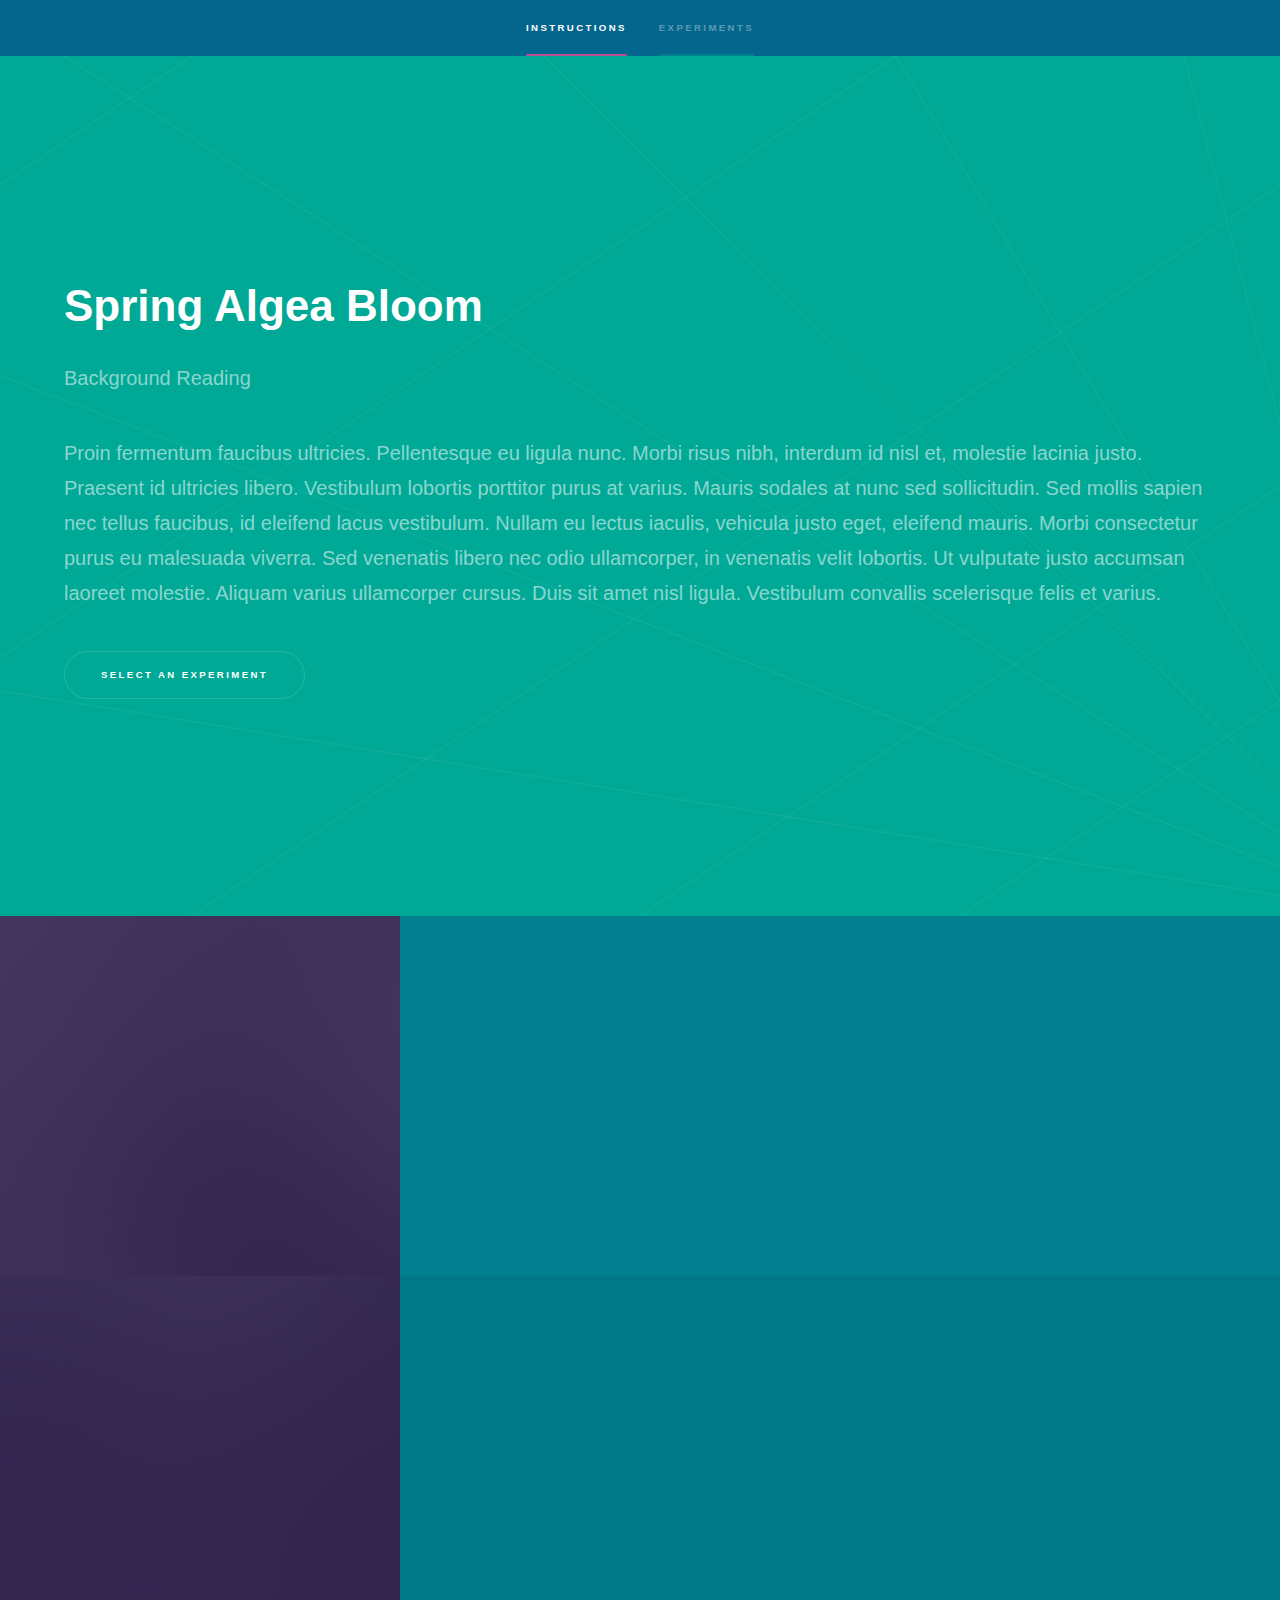
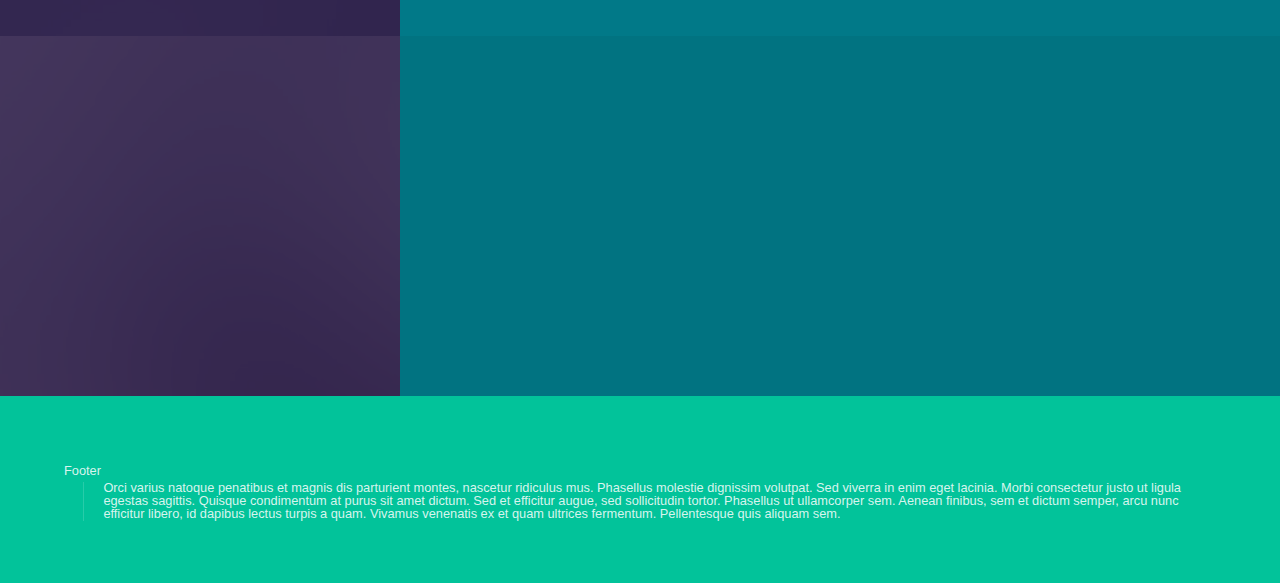
==== index.html @ c846a7be "Initial commit" ====
<!DOCTYPE HTML>

<html>
	<head>
		<title>Phytoplankton Bloom</title>
		<meta charset="utf-8" />
		<meta name="viewport" content="width=device-width, initial-scale=1, user-scalable=no" />
		<link rel="stylesheet" href="assets/css/main.css" />
		<noscript><link rel="stylesheet" href="assets/css/noscript.css" /></noscript>
	</head>
	<body class="is-preload">

		<!-- Sidebar -->
			<section id="sidebar">
				<div class="inner">
					<nav>
						<ul>
							<li><a href="#intro">Instructions</a></li>
							<li><a href="#one">Experiments</a></li>

						</ul>
					</nav>
				</div>
			</section>

		<!-- Wrapper -->
			<div id="wrapper">

				<!-- Intro -->
					<section id="intro" class="wrapper style1 fullscreen fade-up">
						<div class="inner">
							<h1>Spring Algea Bloom</h1>
							<p>Background Reading</p>

							<p>Proin fermentum faucibus ultricies. Pellentesque eu ligula nunc. Morbi risus nibh, interdum id nisl et, molestie lacinia justo. Praesent id ultricies libero. Vestibulum lobortis porttitor purus at varius. Mauris sodales at nunc sed sollicitudin. Sed mollis sapien nec tellus faucibus, id eleifend lacus vestibulum. Nullam eu lectus iaculis, vehicula justo eget, eleifend mauris. Morbi consectetur purus eu malesuada viverra. Sed venenatis libero nec odio ullamcorper, in venenatis velit lobortis. Ut vulputate justo accumsan laoreet molestie. Aliquam varius ullamcorper cursus. Duis sit amet nisl ligula. Vestibulum convallis scelerisque felis et varius.<p>
							<ul class="actions">
								<li><a href="#one" class="button scrolly">Select an Experiment</a></li>
							</ul>
						</div>
					</section>

				<!-- One -->
					<section id="one" class="wrapper style2 spotlights">
						<section>
							<a href="#" class="image"><img src="images/pic01.jpg" alt="" data-position="center center" /></a>
							<div class="content">
								<div class="inner">
									<h2>Experiment 1</h2>
									<p>Phasellus convallis elit id ullamcorper pulvinar. Duis aliquam turpis mauris, eu ultricies erat malesuada quis. Aliquam dapibus.</p>
									<ul class="actions">
										<li><a href="experiment.html" class="button">Begin Experiment</a></li>
									</ul>
								</div>
							</div>
						</section>
						<section>
							<a href="#" class="image"><img src="images/pic02.jpg" alt="" data-position="top center" /></a>
							<div class="content">
								<div class="inner">
									<h2>Experiment 2</h2>
									<p>Mauris a luctus dolor, at volutpat risus. Fusce gravida dapibus lectus ut maximus. Fusce viverra nisl eget ipsum iaculis, ut fermentum diam euismod.</p>
									<ul class="actions">
										<li><a href="generic.html" class="button">Begin Experiment</a></li>
									</ul>
								</div>
							</div>
						</section>

						<section>
							<a href="#" class="image"><img src="images/pic01.jpg" alt="" data-position="center center" /></a>
							<div class="content">
								<div class="inner">
									<h2>Experiement 3</h2>
									<p>Pellentesque suscipit aliquam lectus quis congue. Aliquam pharetra feugiat metus, vitae vehicula libero commodo sed. Pellentesque vitae lacus consectetur, viverra quam quis, egestas eros.</p>
									<ul class="actions">
										<li><a href="generic.html" class="button">Begin Experiment</a></li>
									</ul>
								</div>
							</div>
						</section>
					</section>






			</div>

		<!-- Footer -->
			<footer id="footer" class="wrapper style1-alt">
				<div class="inner">
					<ul class="menu">
						<li>Footer</li>
						<li>Orci varius natoque penatibus et magnis dis parturient montes, nascetur ridiculus mus. Phasellus molestie dignissim volutpat. Sed viverra in enim eget lacinia. Morbi consectetur justo ut ligula egestas sagittis. Quisque condimentum at purus sit amet dictum. Sed et efficitur augue, sed sollicitudin tortor. Phasellus ut ullamcorper sem. Aenean finibus, sem et dictum semper, arcu nunc efficitur libero, id dapibus lectus turpis a quam. Vivamus venenatis ex et quam ultrices fermentum. Pellentesque quis aliquam sem.</li>
					</ul>
				</div>
			</footer>

		<!-- Scripts -->
			<script src="assets/js/jquery.min.js"></script>
			<script src="assets/js/jquery.scrollex.min.js"></script>
			<script src="assets/js/jquery.scrolly.min.js"></script>
			<script src="assets/js/browser.min.js"></script>
			<script src="assets/js/breakpoints.min.js"></script>
			<script src="assets/js/util.js"></script>
			<script src="assets/js/main.js"></script>

	</body>
</html>
---- assets/css/main.css ----
@import url(font-awesome.min.css);

/*
	Hyperspace by HTML5 UP
	html5up.net | @ajlkn
	Free for personal and commercial use under the CCA 3.0 license (html5up.net/license)
	*/

	html, body, div, span, applet, object,
	iframe, h1, h2, h3, h4, h5, h6, p, blockquote,
	pre, a, abbr, acronym, address, big, cite,
	code, del, dfn, em, img, ins, kbd, q, s, samp,
	small, strike, strong, sub, sup, tt, var, b,
	u, i, center, dl, dt, dd, ol, ul, li, fieldset,
	form, label, legend, table, caption, tbody,
	tfoot, thead, tr, th, td, article, aside,
	canvas, details, embed, figure, figcaption,
	footer, header, hgroup, menu, nav, output, ruby,
	section, summary, time, mark, audio, video {
		margin: 0;
		padding: 0;
		border: 0;
		font-size: 100%;
		font: inherit;
		vertical-align: baseline;}

		article, aside, details, figcaption, figure,
		footer, header, hgroup, menu, nav, section {
			display: block;}

			body {
				line-height: 1;
			}

			ol, ul {
				list-style: none;
			}

			blockquote, q {
				quotes: none;
			}

			blockquote:before, blockquote:after, q:before, q:after {
				content: '';
				content: none;
			}

			table {
				border-collapse: collapse;
				border-spacing: 0;
			}

			body {
				-webkit-text-size-adjust: none;
			}

			mark {
				background-color: transparent;
				color: inherit;
			}

			input::-moz-focus-inner {
				border: 0;
				padding: 0;
			}

			input, select, textarea {
				-moz-appearance: none;
				-webkit-appearance: none;
				-ms-appearance: none;
				appearance: none;
			}


			/* tank */



			/* Slider */

			.slidecontainer {
				width: 100%;
			}

			.slider {
				-webkit-appearance: none;
				width: 100%;
				height: 25px;
				background: #d3d3d3;
				outline: none;
				opacity: 0.7;
				-webkit-transition: .2s;
				transition: opacity .2s;
			}

			.slider:hover {
				opacity: 1;
			}

			.slider::-webkit-slider-thumb {
				-webkit-appearance: none;
				appearance: none;
				width: 25px;
				height: 25px;
				background: #4CAF50;
				cursor: pointer;
			}

			.slider::-moz-range-thumb {
				width: 25px;
				height: 25px;
				background: #4CAF50;
				cursor: pointer;
			}

			/* Basic */

			@-ms-viewport {
				width: device-width;
			}

			body {
				-ms-overflow-style: scrollbar;
			}

			@media screen and (max-width: 480px) {

				html, body {
					min-width: 320px;
				}

			}

			html {
				box-sizing: border-box;
			}

			*, *:before, *:after {
				box-sizing: inherit;
			}

			body {
				background: #312450;
			}

			body.is-preload *, body.is-preload *:before, body.is-preload *:after {
				-moz-animation: none !important;
				-webkit-animation: none !important;
				-ms-animation: none !important;
				animation: none !important;
				-moz-transition: none !important;
				-webkit-transition: none !important;
				-ms-transition: none !important;
				transition: none !important;
			}

			/* Type */

			body, input, select, textarea {
				color: rgba(255, 255, 255, 0.55);
				font-family: Arial, Helvetica, sans-serif;
				font-size: 16.5pt;
				font-weight: normal;
				line-height: 1.75;
			}

			@media screen and (max-width: 1680px) {

				body, input, select, textarea {
					font-size: 13pt;
				}

			}

			@media screen and (max-width: 1280px) {

				body, input, select, textarea {
					font-size: 12pt;
				}

			}

			@media screen and (max-width: 360px) {

				body, input, select, textarea {
					font-size: 11pt;
				}

			}

			a {
				-moz-transition: color 0.2s ease, border-bottom-color 0.2s ease;
				-webkit-transition: color 0.2s ease, border-bottom-color 0.2s ease;
				-ms-transition: color 0.2s ease, border-bottom-color 0.2s ease;
				transition: color 0.2s ease, border-bottom-color 0.2s ease;
				border-bottom: dotted 1px rgba(255, 255, 255, 0.35);
				color: inherit;
				text-decoration: none;
			}

			a:hover {
				border-bottom-color: transparent;
				color: #ffffff;
			}

			strong, b {
				color: #ffffff;
				font-weight: bold;
			}

			em, i {
				font-style: italic;
			}

			p {
				margin: 0 0 2em 0;
			}

			h1, h2, h3, h4, h5, h6 {
				color: #ffffff;
				font-weight: bold;
				line-height: 1.5;
				margin: 0 0 0.5em 0;
			}

			h1 a, h2 a, h3 a, h4 a, h5 a, h6 a {
				color: inherit;
				text-decoration: none;
			}

			h1 {
				font-size: 2.75em;
			}

			h1.major {
				margin: 0 0 1.3em 0;
				position: relative;
				padding-bottom: 0.35em;
			}

			h1.major:after {
				background-image: -moz-linear-gradient(to right, #5e42a6, #b74e91);
				background-image: -webkit-linear-gradient(to right, #5e42a6, #b74e91);
				background-image: -ms-linear-gradient(to right, #5e42a6, #b74e91);
				background-image: linear-gradient(to right, #5e42a6, #b74e91);
				-moz-transition: max-width 0.2s ease;
				-webkit-transition: max-width 0.2s ease;
				-ms-transition: max-width 0.2s ease;
				transition: max-width 0.2s ease;
				border-radius: 0.2em;
				bottom: 0;
				content: '';
				height: 0.05em;
				position: absolute;
				right: 0;
				width: 100%;
			}

			h2 {
				font-size: 1.75em;
			}

			h3 {
				font-size: 1.1em;
			}

			h4 {
				font-size: 1em;
			}

			h5 {
				font-size: 0.8em;
			}

			h6 {
				font-size: 0.6em;
			}

			@media screen and (max-width: 736px) {

				h1 {
					font-size: 2em;
				}

				h2 {
					font-size: 1.25em;
				}

				h3 {
					font-size: 1em;
				}

				h4 {
					font-size: 0.8em;
				}

				h5 {
					font-size: 0.6em;
				}

				h6 {
					font-size: 0.6em;
				}

			}

			sub {
				font-size: 0.8em;
				position: relative;
				top: 0.5em;
			}

			sup {
				font-size: 0.8em;
				position: relative;
				top: -0.5em;
			}

			blockquote {
				border-left: solid 4px rgba(255, 255, 255, 0.15);
				font-style: italic;
				margin: 0 0 2em 0;
				padding: 0.5em 0 0.5em 2em;
			}

			code {
				background: rgba(255, 255, 255, 0.05);
				border-radius: 0.25em;
				border: solid 1px rgba(255, 255, 255, 0.15);
				font-family: "Courier New", monospace;
				font-size: 0.9em;
				margin: 0 0.25em;
				padding: 0.25em 0.65em;
			}

			pre {
				-webkit-overflow-scrolling: touch;
				font-family: "Courier New", monospace;
				font-size: 0.9em;
				margin: 0 0 2em 0;
			}

			pre code {
				display: block;
				line-height: 1.75em;
				padding: 1em 1.5em;
				overflow-x: auto;
			}

			hr {
				border: 0;
				border-bottom: solid 1px rgba(255, 255, 255, 0.15);
				margin: 2em 0;
			}

			hr.major {
				margin: 3em 0;
			}

			.align-left {
				text-align: left;
			}

			.align-center {
				text-align: center;
			}

			.align-right {
				text-align: right;
			}




			/* Row */

			.row {
				display: flex;
				flex-wrap: wrap;
				box-sizing: border-box;
				align-items: stretch;
			}

			.row > * {
				box-sizing: border-box;
			}

			.row.gtr-uniform > * > :last-child {
				margin-bottom: 0;
			}

			.row.aln-left {
				justify-content: flex-start;
			}

			.row.aln-center {
				justify-content: center;
			}

			.row.aln-right {
				justify-content: flex-end;
			}

			.row.aln-top {
				align-items: flex-start;
			}

			.row.aln-middle {
				align-items: center;
			}

			.row.aln-bottom {
				align-items: flex-end;
			}

			.row > .imp {
				order: -1;
			}

			.row > .col-1 {
				width: 8.3333333333%;
			}

			.row > .off-1 {
				margin-left: 8.3333333333%;
			}

			.row > .col-2 {
				width: 16.6666666667%;
			}

			.row > .off-2 {
				margin-left: 16.6666666667%;
			}

			.row > .col-3 {
				width: 25%;
			}

			.row > .off-3 {
				margin-left: 25%;
			}

			.row > .col-4 {
				width: 33.3333333333%;
			}

			.row > .off-4 {
				margin-left: 33.3333333333%;
			}

			.row > .col-5 {
				width: 41.6666666667%;
			}

			.row > .off-5 {
				margin-left: 41.6666666667%;
			}

			.row > .col-6 {
				width: 50%;
			}

			.row > .off-6 {
				margin-left: 50%;
			}

			.row > .col-7 {
				width: 58.3333333333%;
			}

			.row > .off-7 {
				margin-left: 58.3333333333%;
			}

			.row > .col-8 {
				width: 66.6666666667%;
			}

			.row > .off-8 {
				margin-left: 66.6666666667%;
			}

			.row > .col-9 {
				width: 75%;
			}

			.row > .off-9 {
				margin-left: 75%;
			}

			.row > .col-10 {
				width: 83.3333333333%;
			}

			.row > .off-10 {
				margin-left: 83.3333333333%;
			}

			.row > .col-11 {
				width: 91.6666666667%;
			}

			.row > .off-11 {
				margin-left: 91.6666666667%;
			}

			.row > .col-12 {
				width: 100%;
			}

			.row > .off-12 {
				margin-left: 100%;
			}

			.row.gtr-0 {
				margin-top: 0;
				margin-left: 0em;
			}

			.row.gtr-0 > * {
				padding: 0 0 0 0em;
			}

			.row.gtr-0.gtr-uniform {
				margin-top: 0em;
			}

			.row.gtr-0.gtr-uniform > * {
				padding-top: 0em;
			}

			.row.gtr-25 {
				margin-top: 0;
				margin-left: -0.375em;
			}

			.row.gtr-25 > * {
				padding: 0 0 0 0.375em;
			}

			.row.gtr-25.gtr-uniform {
				margin-top: -0.375em;
			}

			.row.gtr-25.gtr-uniform > * {
				padding-top: 0.375em;
			}

			.row.gtr-50 {
				margin-top: 0;
				margin-left: -0.75em;
			}

			.row.gtr-50 > * {
				padding: 0 0 0 0.75em;
			}

			.row.gtr-50.gtr-uniform {
				margin-top: -0.75em;
			}

			.row.gtr-50.gtr-uniform > * {
				padding-top: 0.75em;
			}

			.row {
				margin-top: 0;
				margin-left: -1.5em;
			}

			.row > * {
				padding: 0 0 0 1.5em;
			}

			.row.gtr-uniform {
				margin-top: -1.5em;
			}

			.row.gtr-uniform > * {
				padding-top: 1.5em;
			}

			.row.gtr-150 {
				margin-top: 0;
				margin-left: -2.25em;
			}

			.row.gtr-150 > * {
				padding: 0 0 0 2.25em;
			}

			.row.gtr-150.gtr-uniform {
				margin-top: -2.25em;
			}

			.row.gtr-150.gtr-uniform > * {
				padding-top: 2.25em;
			}

			.row.gtr-200 {
				margin-top: 0;
				margin-left: -3em;
			}

			.row.gtr-200 > * {
				padding: 0 0 0 3em;
			}

			.row.gtr-200.gtr-uniform {
				margin-top: -3em;
			}

			.row.gtr-200.gtr-uniform > * {
				padding-top: 3em;
			}

			@media screen and (max-width: 1680px) {

				.row {
					display: flex;
					flex-wrap: wrap;
					box-sizing: border-box;
					align-items: stretch;
				}

				.row > * {
					box-sizing: border-box;
				}

				.row.gtr-uniform > * > :last-child {
					margin-bottom: 0;
				}

				.row.aln-left {
					justify-content: flex-start;
				}

				.row.aln-center {
					justify-content: center;
				}

				.row.aln-right {
					justify-content: flex-end;
				}

				.row.aln-top {
					align-items: flex-start;
				}

				.row.aln-middle {
					align-items: center;
				}

				.row.aln-bottom {
					align-items: flex-end;
				}

				.row > .imp-xlarge {
					order: -1;
				}

				.row > .col-1-xlarge {
					width: 8.3333333333%;
				}

				.row > .off-1-xlarge {
					margin-left: 8.3333333333%;
				}

				.row > .col-2-xlarge {
					width: 16.6666666667%;
				}

				.row > .off-2-xlarge {
					margin-left: 16.6666666667%;
				}

				.row > .col-3-xlarge {
					width: 25%;
				}

				.row > .off-3-xlarge {
					margin-left: 25%;
				}

				.row > .col-4-xlarge {
					width: 33.3333333333%;
				}

				.row > .off-4-xlarge {
					margin-left: 33.3333333333%;
				}

				.row > .col-5-xlarge {
					width: 41.6666666667%;
				}

				.row > .off-5-xlarge {
					margin-left: 41.6666666667%;
				}

				.row > .col-6-xlarge {
					width: 50%;
				}

				.row > .off-6-xlarge {
					margin-left: 50%;
				}

				.row > .col-7-xlarge {
					width: 58.3333333333%;
				}

				.row > .off-7-xlarge {
					margin-left: 58.3333333333%;
				}

				.row > .col-8-xlarge {
					width: 66.6666666667%;
				}

				.row > .off-8-xlarge {
					margin-left: 66.6666666667%;
				}

				.row > .col-9-xlarge {
					width: 75%;
				}

				.row > .off-9-xlarge {
					margin-left: 75%;
				}

				.row > .col-10-xlarge {
					width: 83.3333333333%;
				}

				.row > .off-10-xlarge {
					margin-left: 83.3333333333%;
				}

				.row > .col-11-xlarge {
					width: 91.6666666667%;
				}

				.row > .off-11-xlarge {
					margin-left: 91.6666666667%;
				}

				.row > .col-12-xlarge {
					width: 100%;
				}

				.row > .off-12-xlarge {
					margin-left: 100%;
				}

				.row.gtr-0 {
					margin-top: 0;
					margin-left: 0em;
				}

				.row.gtr-0 > * {
					padding: 0 0 0 0em;
				}

				.row.gtr-0.gtr-uniform {
					margin-top: 0em;
				}

				.row.gtr-0.gtr-uniform > * {
					padding-top: 0em;
				}

				.row.gtr-25 {
					margin-top: 0;
					margin-left: -0.375em;
				}

				.row.gtr-25 > * {
					padding: 0 0 0 0.375em;
				}

				.row.gtr-25.gtr-uniform {
					margin-top: -0.375em;
				}

				.row.gtr-25.gtr-uniform > * {
					padding-top: 0.375em;
				}

				.row.gtr-50 {
					margin-top: 0;
					margin-left: -0.75em;
				}

				.row.gtr-50 > * {
					padding: 0 0 0 0.75em;
				}

				.row.gtr-50.gtr-uniform {
					margin-top: -0.75em;
				}

				.row.gtr-50.gtr-uniform > * {
					padding-top: 0.75em;
				}

				.row {
					margin-top: 0;
					margin-left: -1.5em;
				}

				.row > * {
					padding: 0 0 0 1.5em;
				}

				.row.gtr-uniform {
					margin-top: -1.5em;
				}

				.row.gtr-uniform > * {
					padding-top: 1.5em;
				}

				.row.gtr-150 {
					margin-top: 0;
					margin-left: -2.25em;
				}

				.row.gtr-150 > * {
					padding: 0 0 0 2.25em;
				}

				.row.gtr-150.gtr-uniform {
					margin-top: -2.25em;
				}

				.row.gtr-150.gtr-uniform > * {
					padding-top: 2.25em;
				}

				.row.gtr-200 {
					margin-top: 0;
					margin-left: -3em;
				}

				.row.gtr-200 > * {
					padding: 0 0 0 3em;
				}

				.row.gtr-200.gtr-uniform {
					margin-top: -3em;
				}

				.row.gtr-200.gtr-uniform > * {
					padding-top: 3em;
				}

			}

			@media screen and (max-width: 1280px) {

				.row {
					display: flex;
					flex-wrap: wrap;
					box-sizing: border-box;
					align-items: stretch;
				}

				.row > * {
					box-sizing: border-box;
				}

				.row.gtr-uniform > * > :last-child {
					margin-bottom: 0;
				}

				.row.aln-left {
					justify-content: flex-start;
				}

				.row.aln-center {
					justify-content: center;
				}

				.row.aln-right {
					justify-content: flex-end;
				}

				.row.aln-top {
					align-items: flex-start;
				}

				.row.aln-middle {
					align-items: center;
				}

				.row.aln-bottom {
					align-items: flex-end;
				}

				.row > .imp-large {
					order: -1;
				}

				.row > .col-1-large {
					width: 8.3333333333%;
				}

				.row > .off-1-large {
					margin-left: 8.3333333333%;
				}

				.row > .col-2-large {
					width: 16.6666666667%;
				}

				.row > .off-2-large {
					margin-left: 16.6666666667%;
				}

				.row > .col-3-large {
					width: 25%;
				}

				.row > .off-3-large {
					margin-left: 25%;
				}

				.row > .col-4-large {
					width: 33.3333333333%;
				}

				.row > .off-4-large {
					margin-left: 33.3333333333%;
				}

				.row > .col-5-large {
					width: 41.6666666667%;
				}

				.row > .off-5-large {
					margin-left: 41.6666666667%;
				}

				.row > .col-6-large {
					width: 50%;
				}

				.row > .off-6-large {
					margin-left: 50%;
				}

				.row > .col-7-large {
					width: 58.3333333333%;
				}

				.row > .off-7-large {
					margin-left: 58.3333333333%;
				}

				.row > .col-8-large {
					width: 66.6666666667%;
				}

				.row > .off-8-large {
					margin-left: 66.6666666667%;
				}

				.row > .col-9-large {
					width: 75%;
				}

				.row > .off-9-large {
					margin-left: 75%;
				}

				.row > .col-10-large {
					width: 83.3333333333%;
				}

				.row > .off-10-large {
					margin-left: 83.3333333333%;
				}

				.row > .col-11-large {
					width: 91.6666666667%;
				}

				.row > .off-11-large {
					margin-left: 91.6666666667%;
				}

				.row > .col-12-large {
					width: 100%;
				}

				.row > .off-12-large {
					margin-left: 100%;
				}

				.row.gtr-0 {
					margin-top: 0;
					margin-left: 0em;
				}

				.row.gtr-0 > * {
					padding: 0 0 0 0em;
				}

				.row.gtr-0.gtr-uniform {
					margin-top: 0em;
				}

				.row.gtr-0.gtr-uniform > * {
					padding-top: 0em;
				}

				.row.gtr-25 {
					margin-top: 0;
					margin-left: -0.375em;
				}

				.row.gtr-25 > * {
					padding: 0 0 0 0.375em;
				}

				.row.gtr-25.gtr-uniform {
					margin-top: -0.375em;
				}

				.row.gtr-25.gtr-uniform > * {
					padding-top: 0.375em;
				}

				.row.gtr-50 {
					margin-top: 0;
					margin-left: -0.75em;
				}

				.row.gtr-50 > * {
					padding: 0 0 0 0.75em;
				}

				.row.gtr-50.gtr-uniform {
					margin-top: -0.75em;
				}

				.row.gtr-50.gtr-uniform > * {
					padding-top: 0.75em;
				}

				.row {
					margin-top: 0;
					margin-left: -1.5em;
				}

				.row > * {
					padding: 0 0 0 1.5em;
				}

				.row.gtr-uniform {
					margin-top: -1.5em;
				}

				.row.gtr-uniform > * {
					padding-top: 1.5em;
				}

				.row.gtr-150 {
					margin-top: 0;
					margin-left: -2.25em;
				}

				.row.gtr-150 > * {
					padding: 0 0 0 2.25em;
				}

				.row.gtr-150.gtr-uniform {
					margin-top: -2.25em;
				}

				.row.gtr-150.gtr-uniform > * {
					padding-top: 2.25em;
				}

				.row.gtr-200 {
					margin-top: 0;
					margin-left: -3em;
				}

				.row.gtr-200 > * {
					padding: 0 0 0 3em;
				}

				.row.gtr-200.gtr-uniform {
					margin-top: -3em;
				}

				.row.gtr-200.gtr-uniform > * {
					padding-top: 3em;
				}

			}

			@media screen and (max-width: 980px) {

				.row {
					display: flex;
					flex-wrap: wrap;
					box-sizing: border-box;
					align-items: stretch;
				}

				.row > * {
					box-sizing: border-box;
				}

				.row.gtr-uniform > * > :last-child {
					margin-bottom: 0;
				}

				.row.aln-left {
					justify-content: flex-start;
				}

				.row.aln-center {
					justify-content: center;
				}

				.row.aln-right {
					justify-content: flex-end;
				}

				.row.aln-top {
					align-items: flex-start;
				}

				.row.aln-middle {
					align-items: center;
				}

				.row.aln-bottom {
					align-items: flex-end;
				}

				.row > .imp-medium {
					order: -1;
				}

				.row > .col-1-medium {
					width: 8.3333333333%;
				}

				.row > .off-1-medium {
					margin-left: 8.3333333333%;
				}

				.row > .col-2-medium {
					width: 16.6666666667%;
				}

				.row > .off-2-medium {
					margin-left: 16.6666666667%;
				}

				.row > .col-3-medium {
					width: 25%;
				}

				.row > .off-3-medium {
					margin-left: 25%;
				}

				.row > .col-4-medium {
					width: 33.3333333333%;
				}

				.row > .off-4-medium {
					margin-left: 33.3333333333%;
				}

				.row > .col-5-medium {
					width: 41.6666666667%;
				}

				.row > .off-5-medium {
					margin-left: 41.6666666667%;
				}

				.row > .col-6-medium {
					width: 50%;
				}

				.row > .off-6-medium {
					margin-left: 50%;
				}

				.row > .col-7-medium {
					width: 58.3333333333%;
				}

				.row > .off-7-medium {
					margin-left: 58.3333333333%;
				}

				.row > .col-8-medium {
					width: 66.6666666667%;
				}

				.row > .off-8-medium {
					margin-left: 66.6666666667%;
				}

				.row > .col-9-medium {
					width: 75%;
				}

				.row > .off-9-medium {
					margin-left: 75%;
				}

				.row > .col-10-medium {
					width: 83.3333333333%;
				}

				.row > .off-10-medium {
					margin-left: 83.3333333333%;
				}

				.row > .col-11-medium {
					width: 91.6666666667%;
				}

				.row > .off-11-medium {
					margin-left: 91.6666666667%;
				}

				.row > .col-12-medium {
					width: 100%;
				}

				.row > .off-12-medium {
					margin-left: 100%;
				}

				.row.gtr-0 {
					margin-top: 0;
					margin-left: 0em;
				}

				.row.gtr-0 > * {
					padding: 0 0 0 0em;
				}

				.row.gtr-0.gtr-uniform {
					margin-top: 0em;
				}

				.row.gtr-0.gtr-uniform > * {
					padding-top: 0em;
				}

				.row.gtr-25 {
					margin-top: 0;
					margin-left: -0.375em;
				}

				.row.gtr-25 > * {
					padding: 0 0 0 0.375em;
				}

				.row.gtr-25.gtr-uniform {
					margin-top: -0.375em;
				}

				.row.gtr-25.gtr-uniform > * {
					padding-top: 0.375em;
				}

				.row.gtr-50 {
					margin-top: 0;
					margin-left: -0.75em;
				}

				.row.gtr-50 > * {
					padding: 0 0 0 0.75em;
				}

				.row.gtr-50.gtr-uniform {
					margin-top: -0.75em;
				}

				.row.gtr-50.gtr-uniform > * {
					padding-top: 0.75em;
				}

				.row {
					margin-top: 0;
					margin-left: -1.5em;
				}

				.row > * {
					padding: 0 0 0 1.5em;
				}

				.row.gtr-uniform {
					margin-top: -1.5em;
				}

				.row.gtr-uniform > * {
					padding-top: 1.5em;
				}

				.row.gtr-150 {
					margin-top: 0;
					margin-left: -2.25em;
				}

				.row.gtr-150 > * {
					padding: 0 0 0 2.25em;
				}

				.row.gtr-150.gtr-uniform {
					margin-top: -2.25em;
				}

				.row.gtr-150.gtr-uniform > * {
					padding-top: 2.25em;
				}

				.row.gtr-200 {
					margin-top: 0;
					margin-left: -3em;
				}

				.row.gtr-200 > * {
					padding: 0 0 0 3em;
				}

				.row.gtr-200.gtr-uniform {
					margin-top: -3em;
				}

				.row.gtr-200.gtr-uniform > * {
					padding-top: 3em;
				}

			}

			@media screen and (max-width: 736px) {

				.row {
					display: flex;
					flex-wrap: wrap;
					box-sizing: border-box;
					align-items: stretch;
				}

				.row > * {
					box-sizing: border-box;
				}

				.row.gtr-uniform > * > :last-child {
					margin-bottom: 0;
				}

				.row.aln-left {
					justify-content: flex-start;
				}

				.row.aln-center {
					justify-content: center;
				}

				.row.aln-right {
					justify-content: flex-end;
				}

				.row.aln-top {
					align-items: flex-start;
				}

				.row.aln-middle {
					align-items: center;
				}

				.row.aln-bottom {
					align-items: flex-end;
				}

				.row > .imp-small {
					order: -1;
				}

				.row > .col-1-small {
					width: 8.3333333333%;
				}

				.row > .off-1-small {
					margin-left: 8.3333333333%;
				}

				.row > .col-2-small {
					width: 16.6666666667%;
				}

				.row > .off-2-small {
					margin-left: 16.6666666667%;
				}

				.row > .col-3-small {
					width: 25%;
				}

				.row > .off-3-small {
					margin-left: 25%;
				}

				.row > .col-4-small {
					width: 33.3333333333%;
				}

				.row > .off-4-small {
					margin-left: 33.3333333333%;
				}

				.row > .col-5-small {
					width: 41.6666666667%;
				}

				.row > .off-5-small {
					margin-left: 41.6666666667%;
				}

				.row > .col-6-small {
					width: 50%;
				}

				.row > .off-6-small {
					margin-left: 50%;
				}

				.row > .col-7-small {
					width: 58.3333333333%;
				}

				.row > .off-7-small {
					margin-left: 58.3333333333%;
				}

				.row > .col-8-small {
					width: 66.6666666667%;
				}

				.row > .off-8-small {
					margin-left: 66.6666666667%;
				}

				.row > .col-9-small {
					width: 75%;
				}

				.row > .off-9-small {
					margin-left: 75%;
				}

				.row > .col-10-small {
					width: 83.3333333333%;
				}

				.row > .off-10-small {
					margin-left: 83.3333333333%;
				}

				.row > .col-11-small {
					width: 91.6666666667%;
				}

				.row > .off-11-small {
					margin-left: 91.6666666667%;
				}

				.row > .col-12-small {
					width: 100%;
				}

				.row > .off-12-small {
					margin-left: 100%;
				}

				.row.gtr-0 {
					margin-top: 0;
					margin-left: 0em;
				}

				.row.gtr-0 > * {
					padding: 0 0 0 0em;
				}

				.row.gtr-0.gtr-uniform {
					margin-top: 0em;
				}

				.row.gtr-0.gtr-uniform > * {
					padding-top: 0em;
				}

				.row.gtr-25 {
					margin-top: 0;
					margin-left: -0.375em;
				}

				.row.gtr-25 > * {
					padding: 0 0 0 0.375em;
				}

				.row.gtr-25.gtr-uniform {
					margin-top: -0.375em;
				}

				.row.gtr-25.gtr-uniform > * {
					padding-top: 0.375em;
				}

				.row.gtr-50 {
					margin-top: 0;
					margin-left: -0.75em;
				}

				.row.gtr-50 > * {
					padding: 0 0 0 0.75em;
				}

				.row.gtr-50.gtr-uniform {
					margin-top: -0.75em;
				}

				.row.gtr-50.gtr-uniform > * {
					padding-top: 0.75em;
				}

				.row {
					margin-top: 0;
					margin-left: -1.5em;
				}

				.row > * {
					padding: 0 0 0 1.5em;
				}

				.row.gtr-uniform {
					margin-top: -1.5em;
				}

				.row.gtr-uniform > * {
					padding-top: 1.5em;
				}

				.row.gtr-150 {
					margin-top: 0;
					margin-left: -2.25em;
				}

				.row.gtr-150 > * {
					padding: 0 0 0 2.25em;
				}

				.row.gtr-150.gtr-uniform {
					margin-top: -2.25em;
				}

				.row.gtr-150.gtr-uniform > * {
					padding-top: 2.25em;
				}

				.row.gtr-200 {
					margin-top: 0;
					margin-left: -3em;
				}

				.row.gtr-200 > * {
					padding: 0 0 0 3em;
				}

				.row.gtr-200.gtr-uniform {
					margin-top: -3em;
				}

				.row.gtr-200.gtr-uniform > * {
					padding-top: 3em;
				}

			}

			@media screen and (max-width: 480px) {

				.row {
					display: flex;
					flex-wrap: wrap;
					box-sizing: border-box;
					align-items: stretch;
				}

				.row > * {
					box-sizing: border-box;
				}

				.row.gtr-uniform > * > :last-child {
					margin-bottom: 0;
				}

				.row.aln-left {
					justify-content: flex-start;
				}

				.row.aln-center {
					justify-content: center;
				}

				.row.aln-right {
					justify-content: flex-end;
				}

				.row.aln-top {
					align-items: flex-start;
				}

				.row.aln-middle {
					align-items: center;
				}

				.row.aln-bottom {
					align-items: flex-end;
				}

				.row > .imp-xsmall {
					order: -1;
				}

				.row > .col-1-xsmall {
					width: 8.3333333333%;
				}

				.row > .off-1-xsmall {
					margin-left: 8.3333333333%;
				}

				.row > .col-2-xsmall {
					width: 16.6666666667%;
				}

				.row > .off-2-xsmall {
					margin-left: 16.6666666667%;
				}

				.row > .col-3-xsmall {
					width: 25%;
				}

				.row > .off-3-xsmall {
					margin-left: 25%;
				}

				.row > .col-4-xsmall {
					width: 33.3333333333%;
				}

				.row > .off-4-xsmall {
					margin-left: 33.3333333333%;
				}

				.row > .col-5-xsmall {
					width: 41.6666666667%;
				}

				.row > .off-5-xsmall {
					margin-left: 41.6666666667%;
				}

				.row > .col-6-xsmall {
					width: 50%;
				}

				.row > .off-6-xsmall {
					margin-left: 50%;
				}

				.row > .col-7-xsmall {
					width: 58.3333333333%;
				}

				.row > .off-7-xsmall {
					margin-left: 58.3333333333%;
				}

				.row > .col-8-xsmall {
					width: 66.6666666667%;
				}

				.row > .off-8-xsmall {
					margin-left: 66.6666666667%;
				}

				.row > .col-9-xsmall {
					width: 75%;
				}

				.row > .off-9-xsmall {
					margin-left: 75%;
				}

				.row > .col-10-xsmall {
					width: 83.3333333333%;
				}

				.row > .off-10-xsmall {
					margin-left: 83.3333333333%;
				}

				.row > .col-11-xsmall {
					width: 91.6666666667%;
				}

				.row > .off-11-xsmall {
					margin-left: 91.6666666667%;
				}

				.row > .col-12-xsmall {
					width: 100%;
				}

				.row > .off-12-xsmall {
					margin-left: 100%;
				}

				.row.gtr-0 {
					margin-top: 0;
					margin-left: 0em;
				}

				.row.gtr-0 > * {
					padding: 0 0 0 0em;
				}

				.row.gtr-0.gtr-uniform {
					margin-top: 0em;
				}

				.row.gtr-0.gtr-uniform > * {
					padding-top: 0em;
				}

				.row.gtr-25 {
					margin-top: 0;
					margin-left: -0.375em;
				}

				.row.gtr-25 > * {
					padding: 0 0 0 0.375em;
				}

				.row.gtr-25.gtr-uniform {
					margin-top: -0.375em;
				}

				.row.gtr-25.gtr-uniform > * {
					padding-top: 0.375em;
				}

				.row.gtr-50 {
					margin-top: 0;
					margin-left: -0.75em;
				}

				.row.gtr-50 > * {
					padding: 0 0 0 0.75em;
				}

				.row.gtr-50.gtr-uniform {
					margin-top: -0.75em;
				}

				.row.gtr-50.gtr-uniform > * {
					padding-top: 0.75em;
				}

				.row {
					margin-top: 0;
					margin-left: -1.5em;
				}

				.row > * {
					padding: 0 0 0 1.5em;
				}

				.row.gtr-uniform {
					margin-top: -1.5em;
				}

				.row.gtr-uniform > * {
					padding-top: 1.5em;
				}

				.row.gtr-150 {
					margin-top: 0;
					margin-left: -2.25em;
				}

				.row.gtr-150 > * {
					padding: 0 0 0 2.25em;
				}

				.row.gtr-150.gtr-uniform {
					margin-top: -2.25em;
				}

				.row.gtr-150.gtr-uniform > * {
					padding-top: 2.25em;
				}

				.row.gtr-200 {
					margin-top: 0;
					margin-left: -3em;
				}

				.row.gtr-200 > * {
					padding: 0 0 0 3em;
				}

				.row.gtr-200.gtr-uniform {
					margin-top: -3em;
				}

				.row.gtr-200.gtr-uniform > * {
					padding-top: 3em;
				}

			}

			/* Box */

			.box {
				border-radius: 0.25em;
				border: solid 1px rgba(255, 255, 255, 0.15);
				margin-bottom: 2em;
				padding: 1.5em;
			}

			.box > :last-child,
			.box > :last-child > :last-child,
			.box > :last-child > :last-child > :last-child {
				margin-bottom: 0;
			}

			.box.alt {
				border: 0;
				border-radius: 0;
				padding: 0;
			}

			/* Button */

			input[type="submit"],
			input[type="reset"],
			input[type="button"],
			button,
			.button {
				-moz-appearance: none;
				-webkit-appearance: none;
				-ms-appearance: none;
				appearance: none;
				-moz-transition: border-color 0.2s ease;
				-webkit-transition: border-color 0.2s ease;
				-ms-transition: border-color 0.2s ease;
				transition: border-color 0.2s ease;
				background-color: transparent;
				border: solid 1px !important;
				border-color: rgba(255, 255, 255, 0.15) !important;
				border-radius: 3em;
				color: #ffffff !important;
				cursor: pointer;
				display: inline-block;
				font-size: 0.6em;
				font-weight: bold;
				height: calc(4.75em + 2px);
				letter-spacing: 0.25em;
				line-height: 4.75em;
				outline: 0;
				padding: 0 3.75em;
				position: relative;
				text-align: center;
				text-decoration: none;
				text-transform: uppercase;
				white-space: nowrap;
			}

			input[type="submit"]:after,
			input[type="reset"]:after,
			input[type="button"]:after,
			button:after,
			.button:after {
				-moz-transform: scale(0.25);
				-webkit-transform: scale(0.25);
				-ms-transform: scale(0.25);
				transform: scale(0.25);
				pointer-events: none;
				-moz-transition: opacity 0.2s ease, -moz-transform 0.2s ease;
				-webkit-transition: opacity 0.2s ease, -webkit-transform 0.2s ease;
				-ms-transition: opacity 0.2s ease, -ms-transform 0.2s ease;
				transition: opacity 0.2s ease, transform 0.2s ease;
				background: #ffffff;
				border-radius: 3em;
				content: '';
				height: 100%;
				left: 0;
				opacity: 0;
				position: absolute;
				top: 0;
				width: 100%;
			}

			input[type="submit"].icon:before,
			input[type="reset"].icon:before,
			input[type="button"].icon:before,
			button.icon:before,
			.button.icon:before {
				margin-right: 0.75em;
			}

			input[type="submit"].fit,
			input[type="reset"].fit,
			input[type="button"].fit,
			button.fit,
			.button.fit {
				width: 100%;
			}

			input[type="submit"].small,
			input[type="reset"].small,
			input[type="button"].small,
			button.small,
			.button.small {
				font-size: 0.4em;
			}

			input[type="submit"].large,
			input[type="reset"].large,
			input[type="button"].large,
			button.large,
			.button.large {
				font-size: 0.8em;
			}

			input[type="submit"].primary,
			input[type="reset"].primary,
			input[type="button"].primary,
			button.primary,
			.button.primary {
				background-color: #ffffff;
				color: #312450 !important;
			}

			input[type="submit"].primary:after,
			input[type="reset"].primary:after,
			input[type="button"].primary:after,
			button.primary:after,
			.button.primary:after {
				display: none;
			}

			input[type="submit"].disabled, input[type="submit"]:disabled,
			input[type="reset"].disabled,
			input[type="reset"]:disabled,
			input[type="button"].disabled,
			input[type="button"]:disabled,
			button.disabled,
			button:disabled,
			.button.disabled,
			.button:disabled {
				cursor: default;
				opacity: 0.5;
				pointer-events: none;
			}

			input[type="submit"]:hover,
			input[type="reset"]:hover,
			input[type="button"]:hover,
			button:hover,
			.button:hover {
				border-color: rgba(255, 255, 255, 0.55) !important;
			}

			input[type="submit"]:hover:after,
			input[type="reset"]:hover:after,
			input[type="button"]:hover:after,
			button:hover:after,
			.button:hover:after {
				opacity: 0.05;
				-moz-transform: scale(1);
				-webkit-transform: scale(1);
				-ms-transform: scale(1);
				transform: scale(1);
			}

			input[type="submit"]:hover:active,
			input[type="reset"]:hover:active,
			input[type="button"]:hover:active,
			button:hover:active,
			.button:hover:active {
				border-color: #ffffff !important;
			}

			input[type="submit"]:hover:active:after,
			input[type="reset"]:hover:active:after,
			input[type="button"]:hover:active:after,
			button:hover:active:after,
			.button:hover:active:after {
				opacity: 0.1;
			}

			/* Features */

			.features {
				display: -moz-flex;
				display: -webkit-flex;
				display: -ms-flex;
				display: flex;
				-moz-flex-wrap: wrap;
				-webkit-flex-wrap: wrap;
				-ms-flex-wrap: wrap;
				flex-wrap: wrap;
				border-radius: 0.25em;
				border: solid 1px rgba(255, 255, 255, 0.15);
				background: rgba(255, 255, 255, 0.05);
				margin: 0 0 2em 0;
			}

			.features section {
				padding: 3.5em 3em 1em 7em ;
				width: 50%;
				border-top: solid 1px rgba(255, 255, 255, 0.15);
				position: relative;
			}

			.features section:nth-child(-n + 2) {
				border-top-width: 0;
			}

			.features section:nth-child(2n) {
				border-left: solid 1px rgba(255, 255, 255, 0.15);
			}

			.features section .icon {
				-moz-transition: opacity 0.5s ease, -moz-transform 0.5s ease;
				-webkit-transition: opacity 0.5s ease, -webkit-transform 0.5s ease;
				-ms-transition: opacity 0.5s ease, -ms-transform 0.5s ease;
				transition: opacity 0.5s ease, transform 0.5s ease;
				-moz-transition-delay: 1s;
				-webkit-transition-delay: 1s;
				-ms-transition-delay: 1s;
				transition-delay: 1s;
				-moz-transform: scale(1);
				-webkit-transform: scale(1);
				-ms-transform: scale(1);
				transform: scale(1);
				position: absolute;
				left: 3em;
				top: 3em;
				opacity: 1;
			}

			.features section:nth-child(1) .icon {
				-moz-transition-delay: 0.15s;
				-webkit-transition-delay: 0.15s;
				-ms-transition-delay: 0.15s;
				transition-delay: 0.15s;
			}

			.features section:nth-child(2) .icon {
				-moz-transition-delay: 0.3s;
				-webkit-transition-delay: 0.3s;
				-ms-transition-delay: 0.3s;
				transition-delay: 0.3s;
			}

			.features section:nth-child(3) .icon {
				-moz-transition-delay: 0.45s;
				-webkit-transition-delay: 0.45s;
				-ms-transition-delay: 0.45s;
				transition-delay: 0.45s;
			}

			.features section:nth-child(4) .icon {
				-moz-transition-delay: 0.6s;
				-webkit-transition-delay: 0.6s;
				-ms-transition-delay: 0.6s;
				transition-delay: 0.6s;
			}

			.features section:nth-child(5) .icon {
				-moz-transition-delay: 0.75s;
				-webkit-transition-delay: 0.75s;
				-ms-transition-delay: 0.75s;
				transition-delay: 0.75s;
			}

			.features section:nth-child(6) .icon {
				-moz-transition-delay: 0.9s;
				-webkit-transition-delay: 0.9s;
				-ms-transition-delay: 0.9s;
				transition-delay: 0.9s;
			}

			.features section:nth-child(7) .icon {
				-moz-transition-delay: 1.05s;
				-webkit-transition-delay: 1.05s;
				-ms-transition-delay: 1.05s;
				transition-delay: 1.05s;
			}

			.features section:nth-child(8) .icon {
				-moz-transition-delay: 1.2s;
				-webkit-transition-delay: 1.2s;
				-ms-transition-delay: 1.2s;
				transition-delay: 1.2s;
			}

			.features section:nth-child(9) .icon {
				-moz-transition-delay: 1.35s;
				-webkit-transition-delay: 1.35s;
				-ms-transition-delay: 1.35s;
				transition-delay: 1.35s;
			}

			.features section:nth-child(10) .icon {
				-moz-transition-delay: 1.5s;
				-webkit-transition-delay: 1.5s;
				-ms-transition-delay: 1.5s;
				transition-delay: 1.5s;
			}

			.features section:nth-child(11) .icon {
				-moz-transition-delay: 1.65s;
				-webkit-transition-delay: 1.65s;
				-ms-transition-delay: 1.65s;
				transition-delay: 1.65s;
			}

			.features section:nth-child(12) .icon {
				-moz-transition-delay: 1.8s;
				-webkit-transition-delay: 1.8s;
				-ms-transition-delay: 1.8s;
				transition-delay: 1.8s;
			}

			.features section:nth-child(13) .icon {
				-moz-transition-delay: 1.95s;
				-webkit-transition-delay: 1.95s;
				-ms-transition-delay: 1.95s;
				transition-delay: 1.95s;
			}

			.features section:nth-child(14) .icon {
				-moz-transition-delay: 2.1s;
				-webkit-transition-delay: 2.1s;
				-ms-transition-delay: 2.1s;
				transition-delay: 2.1s;
			}

			.features section:nth-child(15) .icon {
				-moz-transition-delay: 2.25s;
				-webkit-transition-delay: 2.25s;
				-ms-transition-delay: 2.25s;
				transition-delay: 2.25s;
			}

			.features section:nth-child(16) .icon {
				-moz-transition-delay: 2.4s;
				-webkit-transition-delay: 2.4s;
				-ms-transition-delay: 2.4s;
				transition-delay: 2.4s;
			}

			.features section:nth-child(17) .icon {
				-moz-transition-delay: 2.55s;
				-webkit-transition-delay: 2.55s;
				-ms-transition-delay: 2.55s;
				transition-delay: 2.55s;
			}

			.features section:nth-child(18) .icon {
				-moz-transition-delay: 2.7s;
				-webkit-transition-delay: 2.7s;
				-ms-transition-delay: 2.7s;
				transition-delay: 2.7s;
			}

			.features section:nth-child(19) .icon {
				-moz-transition-delay: 2.85s;
				-webkit-transition-delay: 2.85s;
				-ms-transition-delay: 2.85s;
				transition-delay: 2.85s;
			}

			.features section:nth-child(20) .icon {
				-moz-transition-delay: 3s;
				-webkit-transition-delay: 3s;
				-ms-transition-delay: 3s;
				transition-delay: 3s;
			}

			.features.inactive section .icon {
				-moz-transform: scale(0.5);
				-webkit-transform: scale(0.5);
				-ms-transform: scale(0.5);
				transform: scale(0.5);
				opacity: 0;
			}

			@media screen and (max-width: 980px) {

				.features {
					display: block;
				}

				.features section {
					border-top-width: 1px !important;
					border-left-width: 0 !important;
					width: 100%;
				}

				.features section:first-child {
					border-top-width: 0 !important;
				}

			}

			@media screen and (max-width: 736px) {

				.features section {
					padding: 2.5em 1.5em 0.1em 5.5em ;
				}

				.features section .icon {
					left: 1.5em;
					top: 2em;
				}

			}

			@media screen and (max-width: 480px) {

				.features section {
					padding: 2em 1.5em 0.1em 1.5em ;
				}

				.features section .icon {
					left: 0;
					position: relative;
					top: 0;
				}

			}

			/* Form */

			form {
				margin: 0 0 2em 0;
			}

			form > :last-child {
				margin-bottom: 0;
			}

			form > .fields {
				display: -moz-flex;
				display: -webkit-flex;
				display: -ms-flex;
				display: flex;
				-moz-flex-wrap: wrap;
				-webkit-flex-wrap: wrap;
				-ms-flex-wrap: wrap;
				flex-wrap: wrap;
				width: calc(100% + 3em);
				margin: -1.5em 0 2em -1.5em;
			}

			form > .fields > .field {
				-moz-flex-grow: 0;
				-webkit-flex-grow: 0;
				-ms-flex-grow: 0;
				flex-grow: 0;
				-moz-flex-shrink: 0;
				-webkit-flex-shrink: 0;
				-ms-flex-shrink: 0;
				flex-shrink: 0;
				padding: 1.5em 0 0 1.5em;
				width: calc(100% - 1.5em);
			}

			form > .fields > .field.half {
				width: calc(50% - 0.75em);
			}

			form > .fields > .field.third {
				width: calc(100%/3 - 0.5em);
			}

			form > .fields > .field.quarter {
				width: calc(25% - 0.375em);
			}

			@media screen and (max-width: 480px) {

				form > .fields {
					width: calc(100% + 3em);
					margin: -1.5em 0 2em -1.5em;
				}

				form > .fields > .field {
					padding: 1.5em 0 0 1.5em;
					width: calc(100% - 1.5em);
				}

				form > .fields > .field.half {
					width: calc(100% - 1.5em);
				}

				form > .fields > .field.third {
					width: calc(100% - 1.5em);
				}

				form > .fields > .field.quarter {
					width: calc(100% - 1.5em);
				}

			}

			label {
				color: #ffffff;
				font-weight: bold;
				line-height: 1.5;
				margin: 0 0 0.7em 0;
				display: block;
				font-size: 1.1em;
			}

			input[type="text"],
			input[type="password"],
			input[type="email"],
			input[type="tel"],
			select,
			textarea {
				-moz-appearance: none;
				-webkit-appearance: none;
				-ms-appearance: none;
				appearance: none;
				background: rgba(255, 255, 255, 0.05);
				border-radius: 0.25em;
				border: none;
				border: solid 1px rgba(255, 255, 255, 0.15);
				color: inherit;
				display: block;
				outline: 0;
				padding: 0 1em;
				text-decoration: none;
				width: 100%;
			}

			input[type="text"]:invalid,
			input[type="password"]:invalid,
			input[type="email"]:invalid,
			input[type="tel"]:invalid,
			select:invalid,
			textarea:invalid {
				box-shadow: none;
			}

			input[type="text"]:focus,
			input[type="password"]:focus,
			input[type="email"]:focus,
			input[type="tel"]:focus,
			select:focus,
			textarea:focus {
				border-color: #ffffff;
				box-shadow: 0 0 0 1px #ffffff;
			}

			select {
				background-image: url("data:image/svg+xml;charset=utf8,%3Csvg xmlns='http://www.w3.org/2000/svg' width='40' height='40' preserveAspectRatio='none' viewBox='0 0 40 40'%3E%3Cpath d='M9.4,12.3l10.4,10.4l10.4-10.4c0.2-0.2,0.5-0.4,0.9-0.4c0.3,0,0.6,0.1,0.9,0.4l3.3,3.3c0.2,0.2,0.4,0.5,0.4,0.9 c0,0.4-0.1,0.6-0.4,0.9L20.7,31.9c-0.2,0.2-0.5,0.4-0.9,0.4c-0.3,0-0.6-0.1-0.9-0.4L4.3,17.3c-0.2-0.2-0.4-0.5-0.4-0.9 c0-0.4,0.1-0.6,0.4-0.9l3.3-3.3c0.2-0.2,0.5-0.4,0.9-0.4S9.1,12.1,9.4,12.3z' fill='rgba(255, 255, 255, 0.15)' /%3E%3C/svg%3E");
				background-size: 1.25rem;
				background-repeat: no-repeat;
				background-position: calc(100% - 1rem) center;
				height: 2.75em;
				padding-right: 2.75em;
				text-overflow: ellipsis;
			}

			select option {
				color: #ffffff;
				background: #312450;
			}

			select:focus::-ms-value {
				background-color: transparent;
			}

			select::-ms-expand {
				display: none;
			}

			input[type="text"],
			input[type="password"],
			input[type="email"],
			select {
				height: 2.75em;
			}

			textarea {
				padding: 0.75em 1em;
			}

			body.is-ie textarea {
				min-height: 10em;
			}

			input[type="checkbox"],
			input[type="radio"] {
				-moz-appearance: none;
				-webkit-appearance: none;
				-ms-appearance: none;
				appearance: none;
				display: block;
				float: left;
				margin-right: -2em;
				opacity: 0;
				width: 1em;
				z-index: -1;
			}

			input[type="checkbox"] + label,
			input[type="radio"] + label {
				text-decoration: none;
				color: rgba(255, 255, 255, 0.55);
				cursor: pointer;
				display: inline-block;
				font-size: 1em;
				font-weight: normal;
				padding-left: 2.4em;
				padding-right: 0.75em;
				position: relative;
			}

			input[type="checkbox"] + label:before,
			input[type="radio"] + label:before {
				-moz-osx-font-smoothing: grayscale;
				-webkit-font-smoothing: antialiased;
				font-family: FontAwesome;
				font-style: normal;
				font-weight: normal;
				text-transform: none !important;
			}

			input[type="checkbox"] + label:before,
			input[type="radio"] + label:before {
				background: rgba(255, 255, 255, 0.05);
				border-radius: 0.25em;
				border: solid 1px rgba(255, 255, 255, 0.15);
				content: '';
				display: inline-block;
				height: 1.65em;
				left: 0;
				line-height: 1.58125em;
				position: absolute;
				text-align: center;
				top: 0;
				width: 1.65em;
			}

			input[type="checkbox"]:checked + label:before,
			input[type="radio"]:checked + label:before {
				background: #ffffff;
				border-color: #ffffff;
				color: #b74e91;
				content: '\f00c';
			}

			input[type="checkbox"]:focus + label:before,
			input[type="radio"]:focus + label:before {
				border-color: #ffffff;
				box-shadow: 0 0 0 1px #ffffff;
			}

			input[type="checkbox"] + label:before {
				border-radius: 0.25em;
			}

			input[type="radio"] + label:before {
				border-radius: 100%;
			}

			::-webkit-input-placeholder {
				color: rgba(255, 255, 255, 0.35) !important;
				opacity: 1.0;
			}

			:-moz-placeholder {
				color: rgba(255, 255, 255, 0.35) !important;
				opacity: 1.0;
			}

			::-moz-placeholder {
				color: rgba(255, 255, 255, 0.35) !important;
				opacity: 1.0;
			}

			:-ms-input-placeholder {
				color: rgba(255, 255, 255, 0.35) !important;
				opacity: 1.0;
			}

			/* Icon */

			.icon {
				text-decoration: none;
				border-bottom: none;
				position: relative;
			}

			.icon:before {
				-moz-osx-font-smoothing: grayscale;
				-webkit-font-smoothing: antialiased;
				font-family: FontAwesome;
				font-style: normal;
				font-weight: normal;
				text-transform: none !important;
			}

			.icon > .label {
				display: none;
			}

			.icon.major {
				width: 2.5em;
				height: 2.5em;
				display: block;
				background: #ffffff;
				border-radius: 100%;
				color: #312450;
				text-align: center;
				line-height: 2.5em;
				margin: 0 0 1.3em 0;
			}

			.icon.major:before {
				font-size: 1.25em;
			}

			.wrapper.style1 .icon.major:before {
				color: #5e42a6;
			}

			.wrapper.style1-alt .icon.major:before {
				color: #EAEBED;
			}

			.wrapper.style2 .icon.major:before {
				color: #5052b5;
			}

			.wrapper.style2-alt .icon.major:before {
				color: #3e4094;
			}

			.wrapper.style3 .icon.major:before {
				color: #b74e91;
			}

			.wrapper.style3-alt .icon.major:before {
				color: #953d75;
			}

			/* Image */

			.image {
				border-radius: 0.25em;
				border: 0;
				display: inline-block;
				position: relative;
			}

			.image img {
				border-radius: 0.25em;
				display: block;
			}

			.image.left, .image.right {
				max-width: 40%;
			}

			.image.left img, .image.right img {
				width: 100%;
			}

			.image.left {
				float: left;
				margin: 0 1.5em 1em 0;
				top: 0.25em;
			}

			.image.right {
				float: right;
				margin: 0 0 1em 1.5em;
				top: 0.25em;
			}

			.image.fit {
				display: block;
				margin: 0 0 2em 0;
				width: 100%;
			}

			.image.fit img {
				width: 100%;
			}

			.image.main {
				display: block;
				margin: 0 0 3em 0;
				width: 100%;
			}

			.image.main img {
				width: 100%;
			}

			/* List */

			ol {
				list-style: decimal;
				margin: 0 0 2em 0;
				padding-left: 1.25em;
			}

			ol li {
				padding-left: 0.25em;
			}

			ul {
				list-style: disc;
				margin: 0 0 2em 0;
				padding-left: 1em;
			}

			ul li {
				padding-left: 0.5em;
			}

			ul.alt {
				list-style: none;
				padding-left: 0;
			}

			ul.alt li {
				border-top: solid 1px rgba(255, 255, 255, 0.15);
				padding: 0.5em 0;
			}

			ul.alt li:first-child {
				border-top: 0;
				padding-top: 0;
			}

			dl {
				margin: 0 0 2em 0;
			}

			dl dt {
				display: block;
				font-weight: bold;
				margin: 0 0 1em 0;
			}

			dl dd {
				margin-left: 2em;
			}

			/* Actions */

			ul.actions {
				display: -moz-flex;
				display: -webkit-flex;
				display: -ms-flex;
				display: flex;
				cursor: default;
				list-style: none;
				margin-left: -1em;
				padding-left: 0;
			}

			ul.actions li {
				padding: 0 0 0 1em;
				vertical-align: middle;
			}

			ul.actions.special {
				-moz-justify-content: center;
				-webkit-justify-content: center;
				-ms-justify-content: center;
				justify-content: center;
				width: 100%;
				margin-left: 0;
			}

			ul.actions.special li:first-child {
				padding-left: 0;
			}

			ul.actions.stacked {
				-moz-flex-direction: column;
				-webkit-flex-direction: column;
				-ms-flex-direction: column;
				flex-direction: column;
				margin-left: 0;
			}

			ul.actions.stacked li {
				padding: 1.3em 0 0 0;
			}

			ul.actions.stacked li:first-child {
				padding-top: 0;
			}

			ul.actions.fit {
				width: calc(100% + 1em);
			}

			ul.actions.fit li {
				-moz-flex-grow: 1;
				-webkit-flex-grow: 1;
				-ms-flex-grow: 1;
				flex-grow: 1;
				-moz-flex-shrink: 1;
				-webkit-flex-shrink: 1;
				-ms-flex-shrink: 1;
				flex-shrink: 1;
				width: 100%;
			}

			ul.actions.fit li > * {
				width: 100%;
			}

			ul.actions.fit.stacked {
				width: 100%;
			}

			@media screen and (max-width: 480px) {

				ul.actions:not(.fixed) {
					-moz-flex-direction: column;
					-webkit-flex-direction: column;
					-ms-flex-direction: column;
					flex-direction: column;
					margin-left: 0;
					width: 100% !important;
				}

				ul.actions:not(.fixed) li {
					-moz-flex-grow: 1;
					-webkit-flex-grow: 1;
					-ms-flex-grow: 1;
					flex-grow: 1;
					-moz-flex-shrink: 1;
					-webkit-flex-shrink: 1;
					-ms-flex-shrink: 1;
					flex-shrink: 1;
					padding: 1em 0 0 0;
					text-align: center;
					width: 100%;
				}

				ul.actions:not(.fixed) li > * {
					width: 100%;
				}

				ul.actions:not(.fixed) li:first-child {
					padding-top: 0;
				}

				ul.actions:not(.fixed) li input[type="submit"],
				ul.actions:not(.fixed) li input[type="reset"],
				ul.actions:not(.fixed) li input[type="button"],
				ul.actions:not(.fixed) li button,
				ul.actions:not(.fixed) li .button {
					width: 100%;
				}

				ul.actions:not(.fixed) li input[type="submit"].icon:before,
				ul.actions:not(.fixed) li input[type="reset"].icon:before,
				ul.actions:not(.fixed) li input[type="button"].icon:before,
				ul.actions:not(.fixed) li button.icon:before,
				ul.actions:not(.fixed) li .button.icon:before {
					margin-left: -0.5rem;
				}

			}

			/* Contact */

			ul.contact {
				list-style: none;
				padding: 0;
			}

			ul.contact > li {
				padding: 0;
				margin: 1.5em 0 0 0;
			}

			ul.contact > li:first-child {
				margin-top: 0;
			}

			/* Icons */

			ul.icons {
				cursor: default;
				list-style: none;
				padding-left: 0;
			}

			ul.icons li {
				display: inline-block;
				padding: 0 0.75em 0 0;
			}

			ul.icons li:last-child {
				padding-right: 0;
			}

			ul.icons li > a, ul.icons li > span {
				border: 0;
				text-decoration: none;
			}

			ul.icons li > a:before, ul.icons li > span:before {
				-moz-osx-font-smoothing: grayscale;
				-webkit-font-smoothing: antialiased;
				font-family: FontAwesome;
				font-style: normal;
				font-weight: normal;
				text-transform: none !important;
			}

			ul.icons li > a .label, ul.icons li > span .label {
				display: none;
			}

			/* Menu */

			ul.menu {
				list-style: none;
				padding: 0;
			}

			ul.menu > li {
				border-left: solid 1px rgba(255, 255, 255, 0.15);
				display: inline-block;
				line-height: 1;
				margin-left: 1.5em;
				padding: 0 0 0 1.5em;
			}

			ul.menu > li:first-child {
				border-left: 0;
				margin: 0;
				padding-left: 0;
			}

			@media screen and (max-width: 480px) {

				ul.menu > li {
					border-left: 0;
					display: block;
					line-height: inherit;
					margin: 0.5em 0 0 0;
					padding-left: 0;
				}

			}

			/* Section/Article */

			section.special, article.special {
				text-align: center;
			}

			header p {
				color: rgba(255, 255, 255, 0.35);
				position: relative;
				margin: 0 0 1.5em 0;
			}

			header h2 + p {
				font-size: 1.25em;
				margin-top: -1em;
				line-height: 1.5em;
			}

			header h3 + p {
				font-size: 1.1em;
				margin-top: -0.8em;
				line-height: 1.5em;
			}

			header h4 + p,
			header h5 + p,
			header h6 + p {
				font-size: 0.9em;
				margin-top: -0.6em;
				line-height: 1.5em;
			}

			/* Split */

			.split {
				display: -moz-flex;
				display: -webkit-flex;
				display: -ms-flex;
				display: flex;
			}

			.split > * {
				width: calc(50% - 2.5em);
			}

			.split > :nth-child(2n - 1) {
				padding-right: 2.5em;
				border-right: solid 1px rgba(255, 255, 255, 0.15);
			}

			.split > :nth-child(2n) {
				padding-left: 2.5em;
			}

			.split.style1 > :nth-child(2n - 1) {
				width: calc(66.66666% - 2.5em);
			}

			.split.style1 > :nth-child(2n) {
				width: calc(33.33333% - 2.5em);
			}

			@media screen and (max-width: 1680px) {

				.split > * {
					width: calc(50% - 2em);
				}

				.split > :nth-child(2n - 1) {
					padding-right: 2em;
				}

				.split > :nth-child(2n) {
					padding-left: 2em;
				}

				.split.style1 > :nth-child(2n - 1) {
					width: calc(66.66666% - 2em);
				}

				.split.style1 > :nth-child(2n) {
					width: calc(33.33333% - 2em);
				}

			}

			@media screen and (max-width: 980px) {

				.split {
					display: block;
				}

				.split > * {
					border-top: solid 1px rgba(255, 255, 255, 0.15);
					margin: 4em 0 0 0;
					padding: 4em 0 0 0;
					width: 100% !important;
				}

				.split > :nth-child(2n - 1) {
					border-right: 0;
					padding-right: 0;
				}

				.split > :nth-child(2n) {
					padding-left: 0;
				}

				.split > :first-child {
					border-top: 0;
					margin-top: 0;
					padding-top: 0;
				}

			}

			@media screen and (max-width: 736px) {

				.split > * {
					margin: 3em 0 0 0;
					padding: 3em 0 0 0;
				}

			}

			/* Spotlights */

			.spotlights > section {
				display: -moz-flex;
				display: -webkit-flex;
				display: -ms-flex;
				display: flex;
				-moz-flex-direction: row;
				-webkit-flex-direction: row;
				-ms-flex-direction: row;
				flex-direction: row;
				min-height: 22.5em;
			}

			body.is-ie .spotlights > section {
				min-height: 0;
			}

			.spotlights > section > .image {
				background-position: center center;
				background-size: cover;
				border-radius: 0;
				display: block;
				position: relative;
				width: 25em;
			}

			.spotlights > section > .image img {
				border-radius: 0;
				display: block;
			}

			.spotlights > section > .image:before {
				-moz-transition: opacity 1s ease;
				-webkit-transition: opacity 1s ease;
				-ms-transition: opacity 1s ease;
				transition: opacity 1s ease;
				background: rgba(49, 36, 80, 0.9);
				content: '';
				display: block;
				height: 100%;
				left: 0;
				opacity: 0;
				position: absolute;
				top: 0;
				width: 100%;
			}

			.spotlights > section > .content {
				padding: 4em 5em 2em 5em ;
				display: -moz-flex;
				display: -webkit-flex;
				display: -ms-flex;
				display: flex;
				-moz-flex-direction: column;
				-webkit-flex-direction: column;
				-ms-flex-direction: column;
				flex-direction: column;
				-moz-justify-content: center;
				-webkit-justify-content: center;
				-ms-justify-content: center;
				justify-content: center;
				width: 50em;
				-ms-flex: 1;
			}

			.spotlights > section > .content > .inner {
				-moz-transform: translateX(0) translateY(0);
				-webkit-transform: translateX(0) translateY(0);
				-ms-transform: translateX(0) translateY(0);
				transform: translateX(0) translateY(0);
				-moz-transition: opacity 1s ease, -moz-transform 1s ease;
				-webkit-transition: opacity 1s ease, -webkit-transform 1s ease;
				-ms-transition: opacity 1s ease, -ms-transform 1s ease;
				transition: opacity 1s ease, transform 1s ease;
				opacity: 1;
			}

			.spotlights > section:nth-child(2) {
				background-color: rgba(0, 0, 0, 0.05);
			}

			.spotlights > section:nth-child(3) {
				background-color: rgba(0, 0, 0, 0.1);
			}

			.spotlights > section.inactive > .image:before, body.is-preload .spotlights > section > .image:before {
				opacity: 1;
			}

			.spotlights > section.inactive > .content > .inner, body.is-preload .spotlights > section > .content > .inner {
				-moz-transform: translateX(-1em);
				-webkit-transform: translateX(-1em);
				-ms-transform: translateX(-1em);
				transform: translateX(-1em);
				opacity: 0;
			}

			@media screen and (max-width: 1680px) {

				.spotlights > section > .content {
					padding: 4em 4em 2em 4em ;
				}

			}

			@media screen and (max-width: 980px) {

				.spotlights > section {
					display: block;
				}

				.spotlights > section > .image {
					width: 100%;
					height: 50vh;
				}

				.spotlights > section > .content {
					width: 100%;
				}

				.spotlights > section.inactive > .content > .inner, body.is-preload .spotlights > section > .content > .inner {
					-moz-transform: translateY(1em);
					-webkit-transform: translateY(1em);
					-ms-transform: translateY(1em);
					transform: translateY(1em);
				}

			}

			@media screen and (max-width: 736px) {

				.spotlights > section > .image {
					height: 50vh;
					min-height: 15em;
				}

				.spotlights > section > .content {
					padding: 3em 2em 1em 2em ;
				}

			}

			/* Table */

			.table-wrapper {
				-webkit-overflow-scrolling: touch;
				overflow-x: auto;
			}

			table {
				margin: 0 0 2em 0;
				width: 100%;
			}

			table tbody tr {
				border: solid 1px rgba(255, 255, 255, 0.15);
				border-left: 0;
				border-right: 0;
			}

			table tbody tr:nth-child(2n + 1) {
				background-color: rgba(255, 255, 255, 0.05);
			}

			table td {
				padding: 0.75em 0.75em;
			}

			table th {
				color: #ffffff;
				font-size: 1em;
				font-weight: bold;
				padding: 0 0.75em 0.75em 0.75em;
				text-align: left;
			}

			table thead {
				border-bottom: solid 2px rgba(255, 255, 255, 0.15);
			}

			table tfoot {
				border-top: solid 2px rgba(255, 255, 255, 0.15);
			}

			table.alt {
				border-collapse: separate;
			}

			table.alt tbody tr td {
				border: solid 1px rgba(255, 255, 255, 0.15);
				border-left-width: 0;
				border-top-width: 0;
			}

			table.alt tbody tr td:first-child {
				border-left-width: 1px;
			}

			table.alt tbody tr:first-child td {
				border-top-width: 1px;
			}

			table.alt thead {
				border-bottom: 0;
			}

			table.alt tfoot {
				border-top: 0;
			}

			/* Wrapper */

			.wrapper {
				position: relative;
			}

			.wrapper > .inner {
				padding: 5em 5em 3em 5em ;
				max-width: 100%;
				width: 75em;
			}

			@media screen and (max-width: 1680px) {

				.wrapper > .inner {
					padding: 4em 4em 2em 4em ;
				}

			}

			@media screen and (max-width: 1280px) {

				.wrapper > .inner {
					width: 100%;
				}

			}

			@media screen and (max-width: 736px) {

				.wrapper > .inner {
					padding: 3em 2em 1em 2em ;
				}

			}

			.wrapper.alt {
				background-color: #028090;
			}

			.wrapper.style1 {
				background-color: #00A896;
			}

			.wrapper.style1-alt {
				background-color: #02C39A;
			}

			.wrapper.style2 {
				background-color: #028090;
			}

			.wrapper.style2-alt {
				background-color: #00A896;
			}

			.wrapper.style3 {
				background-color: #02C39A;
			}

			.wrapper.style3-alt {
				background-color: #02C39A;
			}

			.wrapper.fullscreen {
				display: -moz-flex;
				display: -webkit-flex;
				display: -ms-flex;
				display: flex;
				-moz-flex-direction: column;
				-webkit-flex-direction: column;
				-ms-flex-direction: column;
				flex-direction: column;
				-moz-justify-content: center;
				-webkit-justify-content: center;
				-ms-justify-content: center;
				justify-content: center;
				min-height: 100vh;
			}

			body.is-ie .wrapper.fullscreen {
				height: 100vh;
			}

			@media screen and (max-width: 1280px) {

				.wrapper.fullscreen {
					min-height: calc(100vh - 2.5em);
				}

				body.is-ie .wrapper.fullscreen {
					height: calc(100vh - 2.5em);
				}

			}

			@media screen and (max-width: 736px) {

				.wrapper.fullscreen {
					padding: 2em 0;
					min-height: 0;
				}

				body.is-ie .wrapper.fullscreen {
					height: auto;
				}

			}

			.wrapper.fade-up > .inner {
				-moz-transform: translateY(0);
				-webkit-transform: translateY(0);
				-ms-transform: translateY(0);
				transform: translateY(0);
				-moz-transition: opacity 1s ease, -moz-transform 1s ease;
				-webkit-transition: opacity 1s ease, -webkit-transform 1s ease;
				-ms-transition: opacity 1s ease, -ms-transform 1s ease;
				transition: opacity 1s ease, transform 1s ease;
				opacity: 1.0;
			}

			.wrapper.fade-up.inactive > .inner, body.is-preload .wrapper.fade-up > .inner {
				opacity: 0;
				-moz-transform: translateY(1em);
				-webkit-transform: translateY(1em);
				-ms-transform: translateY(1em);
				transform: translateY(1em);
			}

			.wrapper.fade-down > .inner {
				-moz-transform: translateY(0);
				-webkit-transform: translateY(0);
				-ms-transform: translateY(0);
				transform: translateY(0);
				-moz-transition: opacity 1s ease, -moz-transform 1s ease;
				-webkit-transition: opacity 1s ease, -webkit-transform 1s ease;
				-ms-transition: opacity 1s ease, -ms-transform 1s ease;
				transition: opacity 1s ease, transform 1s ease;
				opacity: 1.0;
			}

			.wrapper.fade-down.inactive > .inner, body.is-preload .wrapper.fade-down > .inner {
				opacity: 0;
				-moz-transform: translateY(-1em);
				-webkit-transform: translateY(-1em);
				-ms-transform: translateY(-1em);
				transform: translateY(-1em);
			}

			.wrapper.fade > .inner {
				-moz-transition: opacity 1s ease;
				-webkit-transition: opacity 1s ease;
				-ms-transition: opacity 1s ease;
				transition: opacity 1s ease;
				opacity: 1.0;
			}

			.wrapper.fade.inactive > .inner, body.is-preload .wrapper.fade > .inner {
				opacity: 0;
			}

			/* Header */

			#header {
				display: -moz-flex;
				display: -webkit-flex;
				display: -ms-flex;
				display: flex;
				background-color: #5e42a6;
				cursor: default;
				padding: 1.75em 2em;
			}

			#header > .title {
				border: 0;
				color: #ffffff;
				display: block;
				font-size: 1.25em;
				font-weight: bold;
			}

			#header > nav {
				-moz-flex: 1;
				-webkit-flex: 1;
				-ms-flex: 1;
				flex: 1;
				text-align: right;
			}

			#header > nav > ul {
				margin: 0;
				padding: 0;
			}

			#header > nav > ul > li {
				display: inline-block;
				margin-left: 1.75em;
				padding: 0;
				vertical-align: middle;
			}

			#header > nav > ul > li:first-child {
				margin-left: 0;
			}

			#header > nav > ul > li a {
				border: 0;
				color: rgba(255, 255, 255, 0.35);
				display: inline-block;
				font-size: 0.6em;
				font-weight: bold;
				letter-spacing: 0.25em;
				text-transform: uppercase;
			}

			#header > nav > ul > li a:hover {
				color: rgba(255, 255, 255, 0.55);
			}

			#header > nav > ul > li a.active {
				color: #ffffff;
			}

			@media screen and (max-width: 736px) {

				#header {
					padding: 1em 2em;
				}

			}

			@media screen and (max-width: 480px) {

				#header {
					display: block;
					padding: 0 2em;
					text-align: left;
				}

				#header .title {
					font-size: 1.25em;
					padding: 1em 0;
				}

				#header > nav {
					border-top: solid 1px rgba(255, 255, 255, 0.85);
					text-align: inherit;
				}

				#header > nav > ul > li {
					margin-left: 1.5em;
				}

				#header > nav > ul > li a {
					height: 6em;
					line-height: 6em;
				}

			}

			/* Wrapper (main) */

			#sidebar + #wrapper {
				margin-left: 18em;
			}

			@media screen and (max-width: 1280px) {

				#sidebar + #wrapper {
					margin-left: 0;
					padding-top: 3.5em;
				}

			}

			@media screen and (max-width: 736px) {

				#sidebar + #wrapper {
					padding-top: 0;
				}

			}

			#header + #wrapper > .wrapper > .inner {
				margin: 0 auto;
			}

			/* Footer */

			#sidebar + #wrapper + #footer {
				margin-left: 18em;
			}

			@media screen and (max-width: 1280px) {

				#sidebar + #wrapper + #footer {
					margin-left: 0;
				}

			}

			#footer > .inner a {
				border-bottom-color: rgba(255, 255, 255, 0.85);
			}

			#footer > .inner a:hover {
				border-bottom-color: transparent;
			}

			#footer > .inner .menu {
				font-size: 0.8em;
				color: rgba(255, 255, 255, 0.85);
			}

			#header + #wrapper + #footer > .inner {
				margin: 0 auto;
			}

			/* Sidebar */

			#sidebar {
				padding: 2.5em 2.5em 0.5em 2.5em ;
				background: #05668D;
				cursor: default;
				height: 100vh;
				left: 0;
				overflow-x: hidden;
				overflow-y: auto;
				position: fixed;
				text-align: right;
				top: 0;
				width: 18em;
				z-index: 10000;
			}

			#sidebar > .inner {
				display: -moz-flex;
				display: -webkit-flex;
				display: -ms-flex;
				display: flex;
				-moz-flex-direction: column;
				-webkit-flex-direction: column;
				-ms-flex-direction: column;
				flex-direction: column;
				-moz-justify-content: center;
				-webkit-justify-content: center;
				-ms-justify-content: center;
				justify-content: center;
				-moz-transform: translateY(0);
				-webkit-transform: translateY(0);
				-ms-transform: translateY(0);
				transform: translateY(0);
				-moz-transition: opacity 1s ease;
				-webkit-transition: opacity 1s ease;
				-ms-transition: opacity 1s ease;
				transition: opacity 1s ease;
				min-height: 100%;
				opacity: 1;
				width: 100%;
			}

			body.is-ie #sidebar > .inner {
				height: 100%;
			}

			#sidebar nav > ul {
				list-style: none;
				padding: 0;
			}

			#sidebar nav > ul > li {
				-moz-transform: translateY(0);
				-webkit-transform: translateY(0);
				-ms-transform: translateY(0);
				transform: translateY(0);
				-moz-transition: opacity 0.15s ease, -moz-transform 0.75s ease;
				-webkit-transition: opacity 0.15s ease, -webkit-transform 0.75s ease;
				-ms-transition: opacity 0.15s ease, -ms-transform 0.75s ease;
				transition: opacity 0.15s ease, transform 0.75s ease;
				margin: 1.5em 0 0 0;
				opacity: 1;
				padding: 0;
				position: relative;
			}

			#sidebar nav > ul > li:first-child {
				margin: 0;
			}

			#sidebar nav > ul > li:nth-child(1) {
				-moz-transition-delay: 0.45s;
				-webkit-transition-delay: 0.45s;
				-ms-transition-delay: 0.45s;
				transition-delay: 0.45s;
			}

			#sidebar nav > ul > li:nth-child(2) {
				-moz-transition-delay: 0.65s;
				-webkit-transition-delay: 0.65s;
				-ms-transition-delay: 0.65s;
				transition-delay: 0.65s;
			}

			#sidebar nav > ul > li:nth-child(3) {
				-moz-transition-delay: 0.85s;
				-webkit-transition-delay: 0.85s;
				-ms-transition-delay: 0.85s;
				transition-delay: 0.85s;
			}

			#sidebar nav > ul > li:nth-child(4) {
				-moz-transition-delay: 1.05s;
				-webkit-transition-delay: 1.05s;
				-ms-transition-delay: 1.05s;
				transition-delay: 1.05s;
			}

			#sidebar nav > ul > li:nth-child(5) {
				-moz-transition-delay: 1.25s;
				-webkit-transition-delay: 1.25s;
				-ms-transition-delay: 1.25s;
				transition-delay: 1.25s;
			}

			#sidebar nav > ul > li:nth-child(6) {
				-moz-transition-delay: 1.45s;
				-webkit-transition-delay: 1.45s;
				-ms-transition-delay: 1.45s;
				transition-delay: 1.45s;
			}

			#sidebar nav > ul > li:nth-child(7) {
				-moz-transition-delay: 1.65s;
				-webkit-transition-delay: 1.65s;
				-ms-transition-delay: 1.65s;
				transition-delay: 1.65s;
			}

			#sidebar nav > ul > li:nth-child(8) {
				-moz-transition-delay: 1.85s;
				-webkit-transition-delay: 1.85s;
				-ms-transition-delay: 1.85s;
				transition-delay: 1.85s;
			}

			#sidebar nav > ul > li:nth-child(9) {
				-moz-transition-delay: 2.05s;
				-webkit-transition-delay: 2.05s;
				-ms-transition-delay: 2.05s;
				transition-delay: 2.05s;
			}

			#sidebar nav > ul > li:nth-child(10) {
				-moz-transition-delay: 2.25s;
				-webkit-transition-delay: 2.25s;
				-ms-transition-delay: 2.25s;
				transition-delay: 2.25s;
			}

			#sidebar nav > ul > li:nth-child(11) {
				-moz-transition-delay: 2.45s;
				-webkit-transition-delay: 2.45s;
				-ms-transition-delay: 2.45s;
				transition-delay: 2.45s;
			}

			#sidebar nav > ul > li:nth-child(12) {
				-moz-transition-delay: 2.65s;
				-webkit-transition-delay: 2.65s;
				-ms-transition-delay: 2.65s;
				transition-delay: 2.65s;
			}

			#sidebar nav > ul > li:nth-child(13) {
				-moz-transition-delay: 2.85s;
				-webkit-transition-delay: 2.85s;
				-ms-transition-delay: 2.85s;
				transition-delay: 2.85s;
			}

			#sidebar nav > ul > li:nth-child(14) {
				-moz-transition-delay: 3.05s;
				-webkit-transition-delay: 3.05s;
				-ms-transition-delay: 3.05s;
				transition-delay: 3.05s;
			}

			#sidebar nav > ul > li:nth-child(15) {
				-moz-transition-delay: 3.25s;
				-webkit-transition-delay: 3.25s;
				-ms-transition-delay: 3.25s;
				transition-delay: 3.25s;
			}

			#sidebar nav > ul > li:nth-child(16) {
				-moz-transition-delay: 3.45s;
				-webkit-transition-delay: 3.45s;
				-ms-transition-delay: 3.45s;
				transition-delay: 3.45s;
			}

			#sidebar nav > ul > li:nth-child(17) {
				-moz-transition-delay: 3.65s;
				-webkit-transition-delay: 3.65s;
				-ms-transition-delay: 3.65s;
				transition-delay: 3.65s;
			}

			#sidebar nav > ul > li:nth-child(18) {
				-moz-transition-delay: 3.85s;
				-webkit-transition-delay: 3.85s;
				-ms-transition-delay: 3.85s;
				transition-delay: 3.85s;
			}

			#sidebar nav > ul > li:nth-child(19) {
				-moz-transition-delay: 4.05s;
				-webkit-transition-delay: 4.05s;
				-ms-transition-delay: 4.05s;
				transition-delay: 4.05s;
			}

			#sidebar nav > ul > li:nth-child(20) {
				-moz-transition-delay: 4.25s;
				-webkit-transition-delay: 4.25s;
				-ms-transition-delay: 4.25s;
				transition-delay: 4.25s;
			}

			#sidebar nav a {
				-moz-transition: color 0.2s ease;
				-webkit-transition: color 0.2s ease;
				-ms-transition: color 0.2s ease;
				transition: color 0.2s ease;
				border: 0;
				color: rgba(255, 255, 255, 0.35);
				display: block;
				font-size: 0.6em;
				font-weight: bold;
				letter-spacing: 0.25em;
				line-height: 1.75;
				outline: 0;
				padding: 1.35em 0;
				position: relative;
				text-decoration: none;
				text-transform: uppercase;
			}

			#sidebar nav a:before, #sidebar nav a:after {
				border-radius: 0.2em;
				bottom: 0;
				content: '';
				height: 0.2em;
				position: absolute;
				right: 0;
				width: 100%;
			}

			#sidebar nav a:before {
				background: #028090;
			}

			#sidebar nav a:after {
				background-image: -moz-linear-gradient(to right, #00A896, #02C39A);
				background-image: -webkit-linear-gradient(to right, #00A896, #02C39A);
				background-image: -ms-linear-gradient(to right, #00A896, #02C39A);
				background-image: linear-gradient(to right, #00A896, #02C39A);
				-moz-transition: max-width 0.2s ease;
				-webkit-transition: max-width 0.2s ease;
				-ms-transition: max-width 0.2s ease;
				transition: max-width 0.2s ease;
				max-width: 0;
			}

			#sidebar nav a:hover {
				color: rgba(255, 255, 255, 0.55);
			}

			#sidebar nav a.active {
				color: #ffffff;
			}

			#sidebar nav a.active:after {
				max-width: 100%;
			}

			body.is-preload #sidebar > .inner {
				opacity: 0;
			}

			body.is-preload #sidebar nav ul li {
				-moz-transform: translateY(2em);
				-webkit-transform: translateY(2em);
				-ms-transform: translateY(2em);
				transform: translateY(2em);
				opacity: 0;
			}

			@media screen and (max-width: 1280px) {

				#sidebar {
					height: 3.5em;
					left: 0;
					line-height: 3.5em;
					overflow: hidden;
					padding: 0;
					text-align: center;
					top: 0;
					width: 100%;
				}

				#sidebar > .inner {
					-moz-flex-direction: row;
					-webkit-flex-direction: row;
					-ms-flex-direction: row;
					flex-direction: row;
					-moz-align-items: -moz-stretch;
					-webkit-align-items: -webkit-stretch;
					-ms-align-items: -ms-stretch;
					align-items: stretch;
					height: inherit;
					line-height: inherit;
				}

				#sidebar nav {
					height: inherit;
					line-height: inherit;
				}

				#sidebar nav ul {
					display: -moz-flex;
					display: -webkit-flex;
					display: -ms-flex;
					display: flex;
					height: inherit;
					line-height: inherit;
					margin: 0;
				}

				#sidebar nav ul li {
					display: block;
					height: inherit;
					line-height: inherit;
					margin: 0 0 0 2em;
					padding: 0;
				}

				#sidebar nav a {
					height: inherit;
					line-height: inherit;
					padding: 0;
				}

				#sidebar nav a:after {
					background-image: none;
					background-color: #b74e91;
				}

			}

			@media screen and (max-width: 736px) {

				#sidebar {
					display: none;
				}

			}

			/* Intro */

			#intro {
				background-attachment: fixed;
				background-image: url("images/intro.svg");
				background-position: top right;
				background-repeat: no-repeat;
				background-size: 100% 100%;
			}

			#intro p {
				font-size: 1.25em;
			}

			@media screen and (max-width: 980px) {

				#intro p br {
					display: none;
				}

			}

			@media screen and (max-width: 736px) {

				#intro p {
					font-size: 1em;
				}

			}

			@media screen and (max-width: 1280px) {

				#intro {
					background-attachment: scroll;
				}

			}
---- assets/css/noscript.css ----
/*
	Hyperspace by HTML5 UP
	html5up.net | @ajlkn
	Free for personal and commercial use under the CCA 3.0 license (html5up.net/license)
*/

/* Spotlights */

	.spotlights > section > .image:before {
		opacity: 0 !important;
	}

	.spotlights > section > .content > .inner {
		-moz-transform: none !important;
		-webkit-transform: none !important;
		-ms-transform: none !important;
		transform: none !important;
		opacity: 1 !important;
	}

/* Wrapper */

	.wrapper > .inner {
		opacity: 1 !important;
		-moz-transform: none !important;
		-webkit-transform: none !important;
		-ms-transform: none !important;
		transform: none !important;
	}

/* Sidebar */

	#sidebar > .inner {
		opacity: 1 !important;
	}

	#sidebar nav > ul > li {
		-moz-transform: none !important;
		-webkit-transform: none !important;
		-ms-transform: none !important;
		transform: none !important;
		opacity: 1 !important;
	}
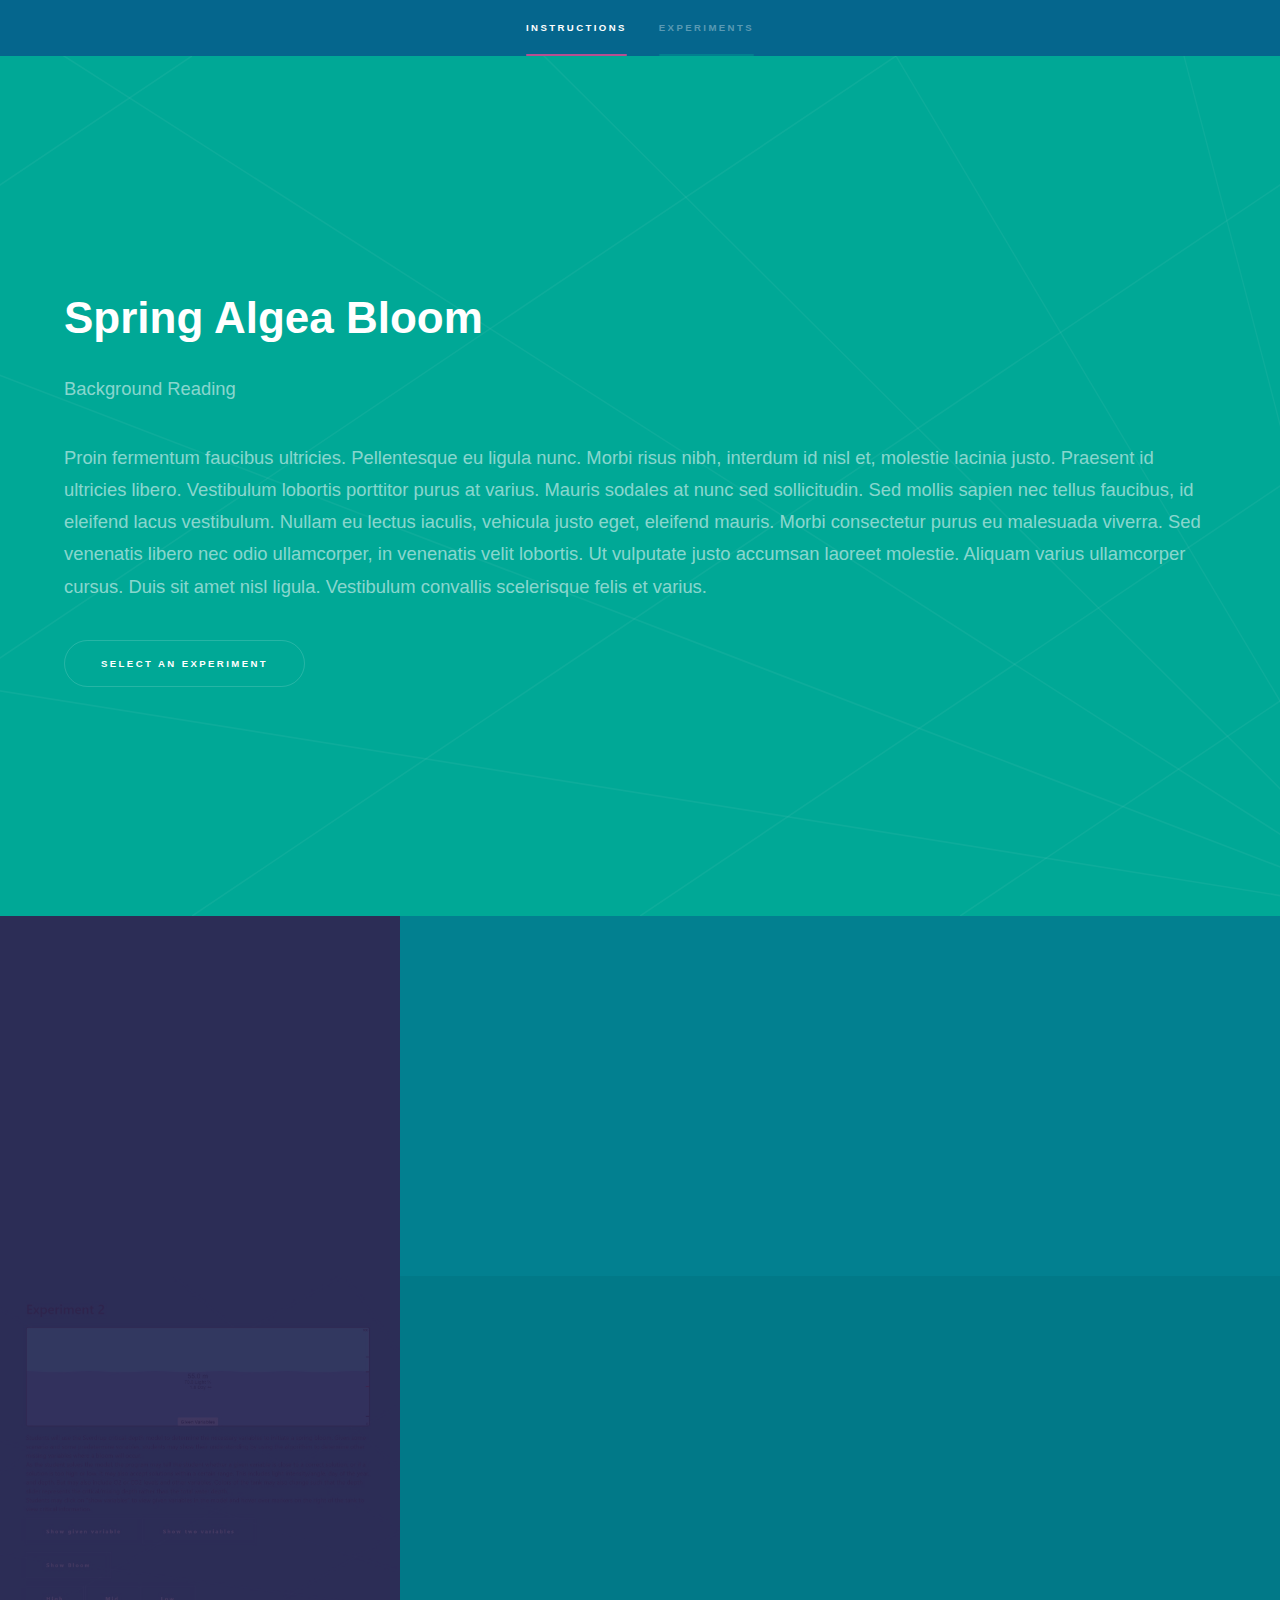
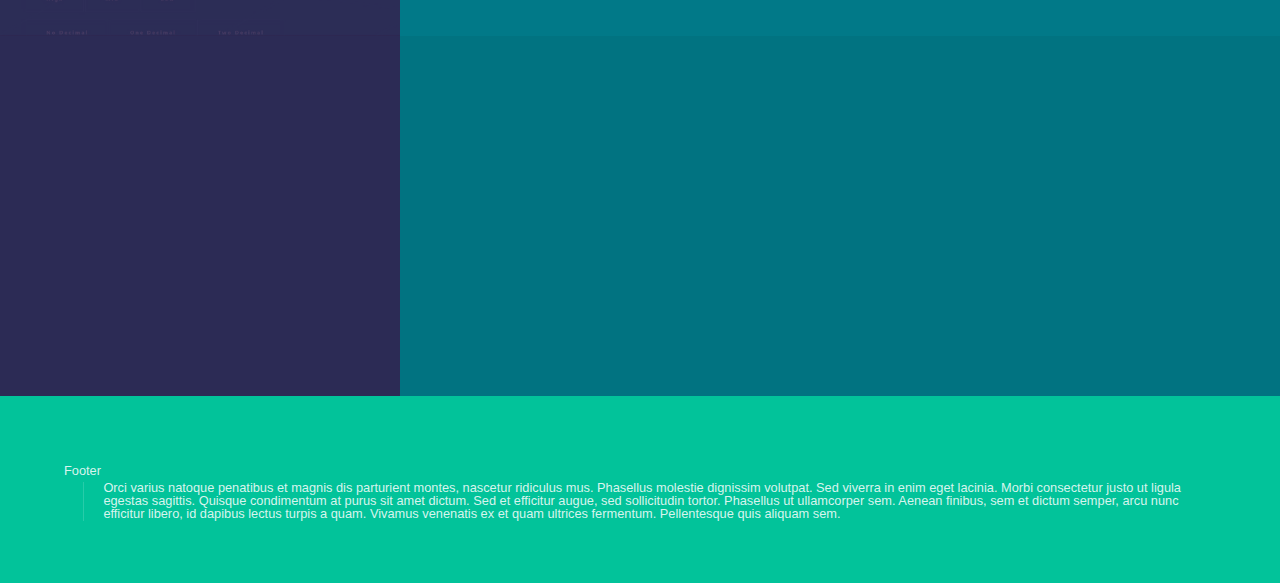
==== commit dda83f1d: "Added additional experiments" ====
--- a/index.html
+++ b/index.html
@@ -42,7 +42,7 @@
 				<!-- One -->
 					<section id="one" class="wrapper style2 spotlights">
 						<section>
-							<a href="#" class="image"><img src="images/pic01.jpg" alt="" data-position="center center" /></a>
+							<a href="#" class="image"><img src="images/pic07.jpg" alt="" data-position="center center" /></a>
 							<div class="content">
 								<div class="inner">
 									<h2>Experiment 1</h2>
@@ -54,26 +54,26 @@
 							</div>
 						</section>
 						<section>
-							<a href="#" class="image"><img src="images/pic02.jpg" alt="" data-position="top center" /></a>
+							<a href="#" class="image"><img src="images/pic08.jpg" alt="" data-position="top center" /></a>
 							<div class="content">
 								<div class="inner">
 									<h2>Experiment 2</h2>
 									<p>Mauris a luctus dolor, at volutpat risus. Fusce gravida dapibus lectus ut maximus. Fusce viverra nisl eget ipsum iaculis, ut fermentum diam euismod.</p>
 									<ul class="actions">
-										<li><a href="generic.html" class="button">Begin Experiment</a></li>
+										<li><a href="experiment2.html" class="button">Begin Experiment</a></li>
 									</ul>
 								</div>
 							</div>
 						</section>
 
 						<section>
-							<a href="#" class="image"><img src="images/pic01.jpg" alt="" data-position="center center" /></a>
+							<a href="#" class="image"><img src="images/pic09.jpg" alt="" data-position="center center" /></a>
 							<div class="content">
 								<div class="inner">
 									<h2>Experiement 3</h2>
 									<p>Pellentesque suscipit aliquam lectus quis congue. Aliquam pharetra feugiat metus, vitae vehicula libero commodo sed. Pellentesque vitae lacus consectetur, viverra quam quis, egestas eros.</p>
 									<ul class="actions">
-										<li><a href="generic.html" class="button">Begin Experiment</a></li>
+										<li><a href="experiment3.html" class="button">Begin Experiment</a></li>
 									</ul>
 								</div>
 							</div>
--- a/assets/css/main.css
+++ b/assets/css/main.css
@@ -3909,7 +3909,7 @@
 			}
 
 			#intro p {
-				font-size: 1.25em;
+				font-size: 1.15em;
 			}
 
 			@media screen and (max-width: 980px) {
@@ -3923,7 +3923,7 @@
 			@media screen and (max-width: 736px) {
 
 				#intro p {
-					font-size: 1em;
+					font-size: 0.95em;
 				}
 
 			}
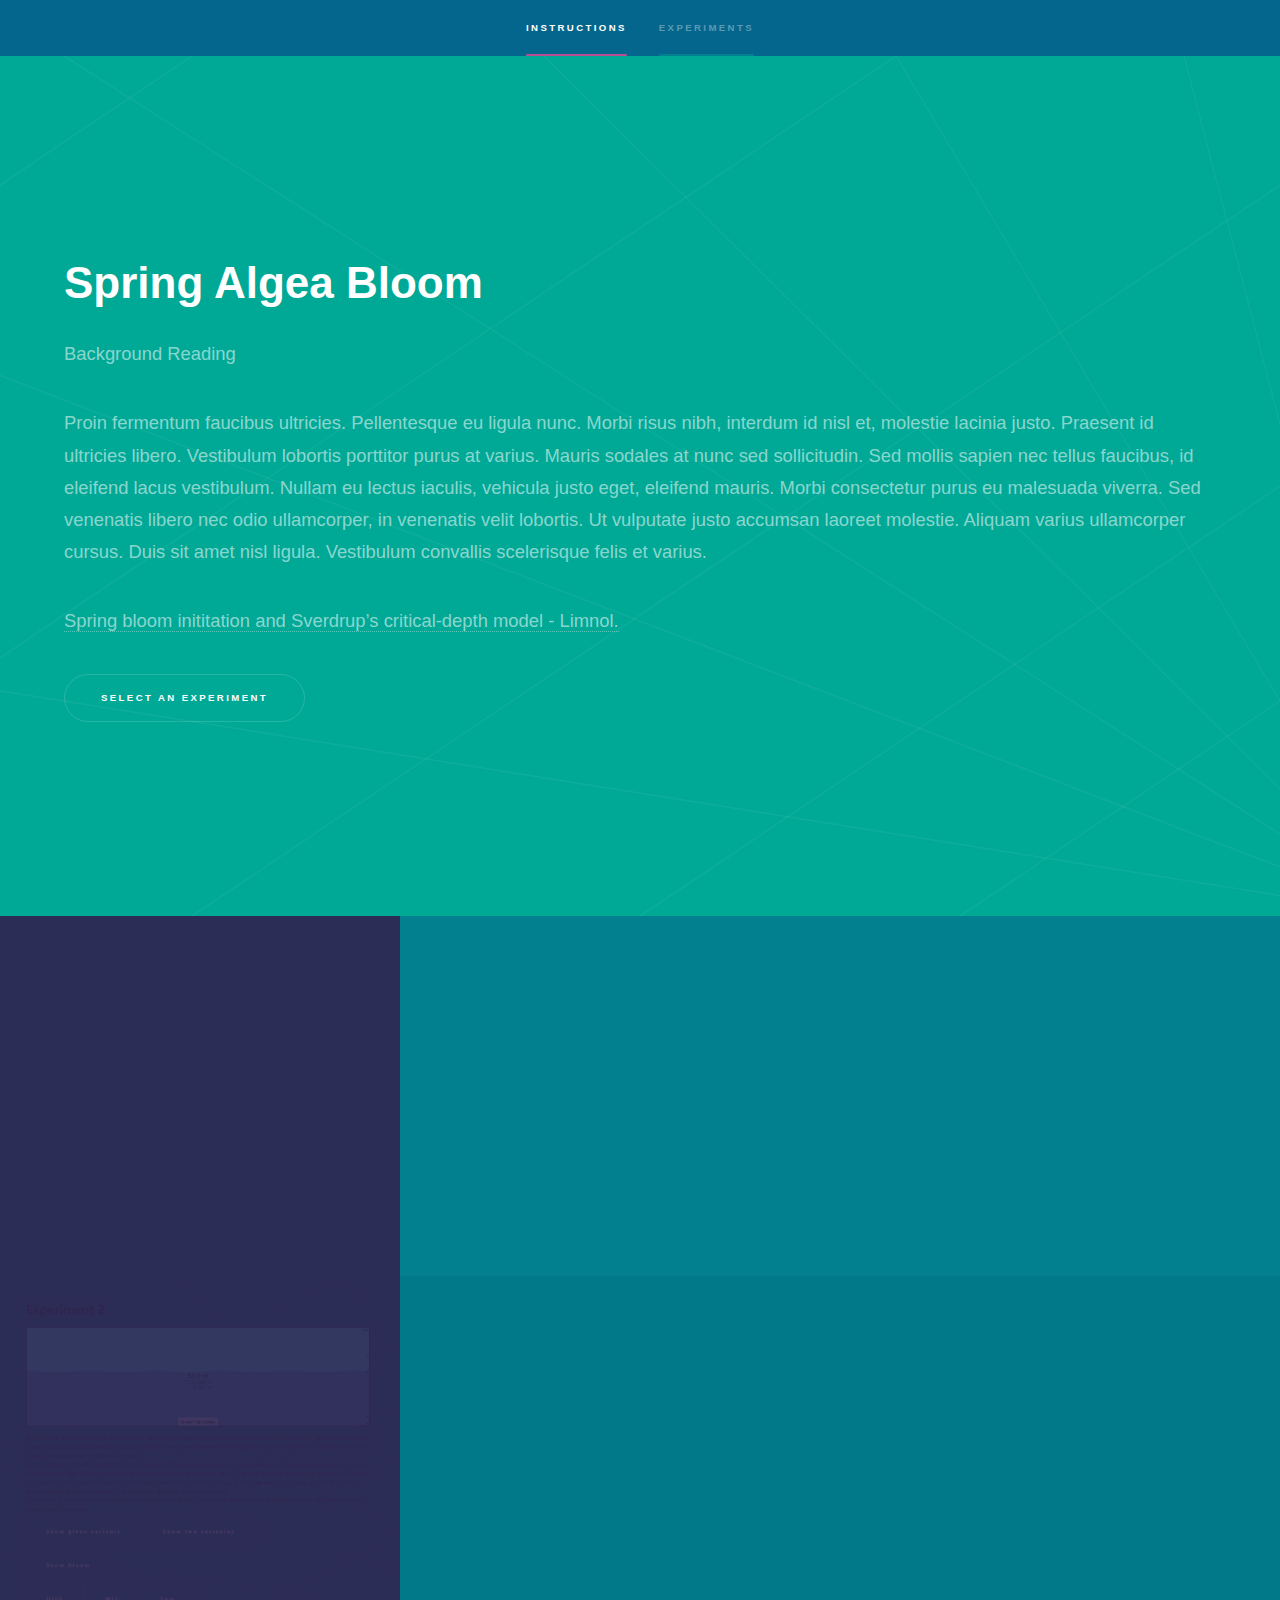
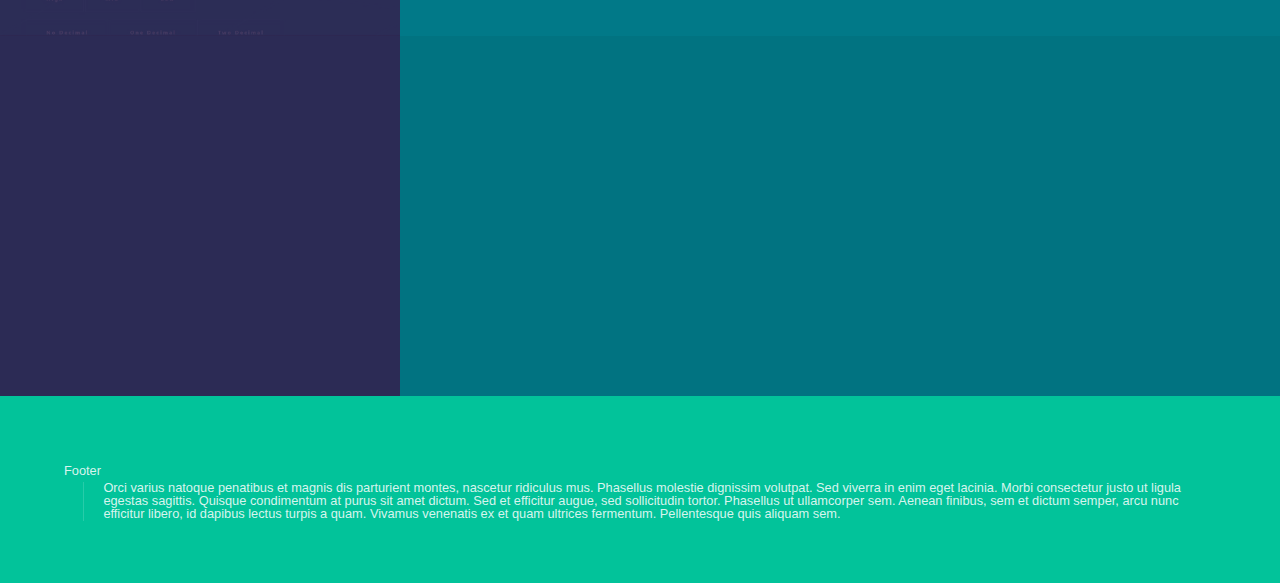
==== commit 3dee9d52: "Changes after Shull meeting" ====
--- a/index.html
+++ b/index.html
@@ -33,6 +33,7 @@
 							<p>Background Reading</p>
 
 							<p>Proin fermentum faucibus ultricies. Pellentesque eu ligula nunc. Morbi risus nibh, interdum id nisl et, molestie lacinia justo. Praesent id ultricies libero. Vestibulum lobortis porttitor purus at varius. Mauris sodales at nunc sed sollicitudin. Sed mollis sapien nec tellus faucibus, id eleifend lacus vestibulum. Nullam eu lectus iaculis, vehicula justo eget, eleifend mauris. Morbi consectetur purus eu malesuada viverra. Sed venenatis libero nec odio ullamcorper, in venenatis velit lobortis. Ut vulputate justo accumsan laoreet molestie. Aliquam varius ullamcorper cursus. Duis sit amet nisl ligula. Vestibulum convallis scelerisque felis et varius.<p>
+							<a href="https://aslopubs.onlinelibrary.wiley.com/doi/pdf/10.4319/lo.1990.35.1.0228">Spring bloom inititation and Sverdrup’s critical-depth model - Limnol.</a>
 							<ul class="actions">
 								<li><a href="#one" class="button scrolly">Select an Experiment</a></li>
 							</ul>
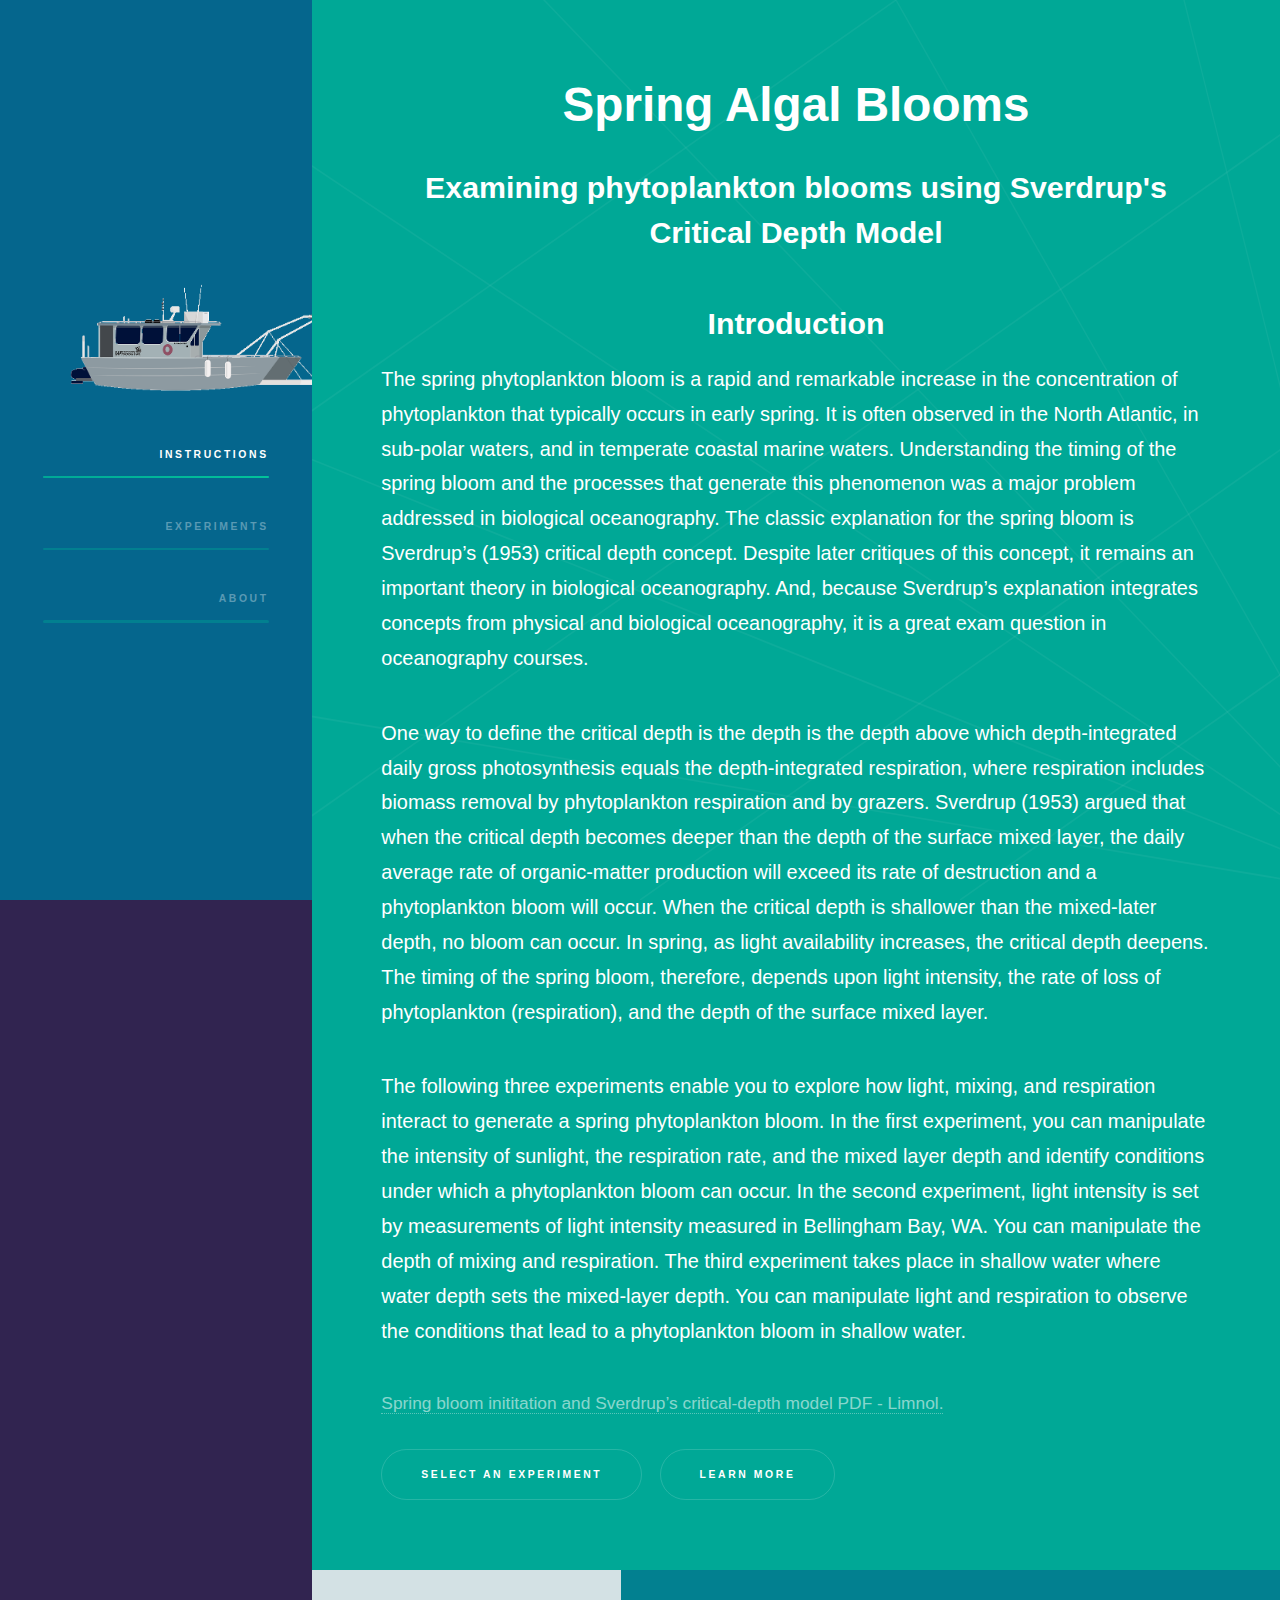
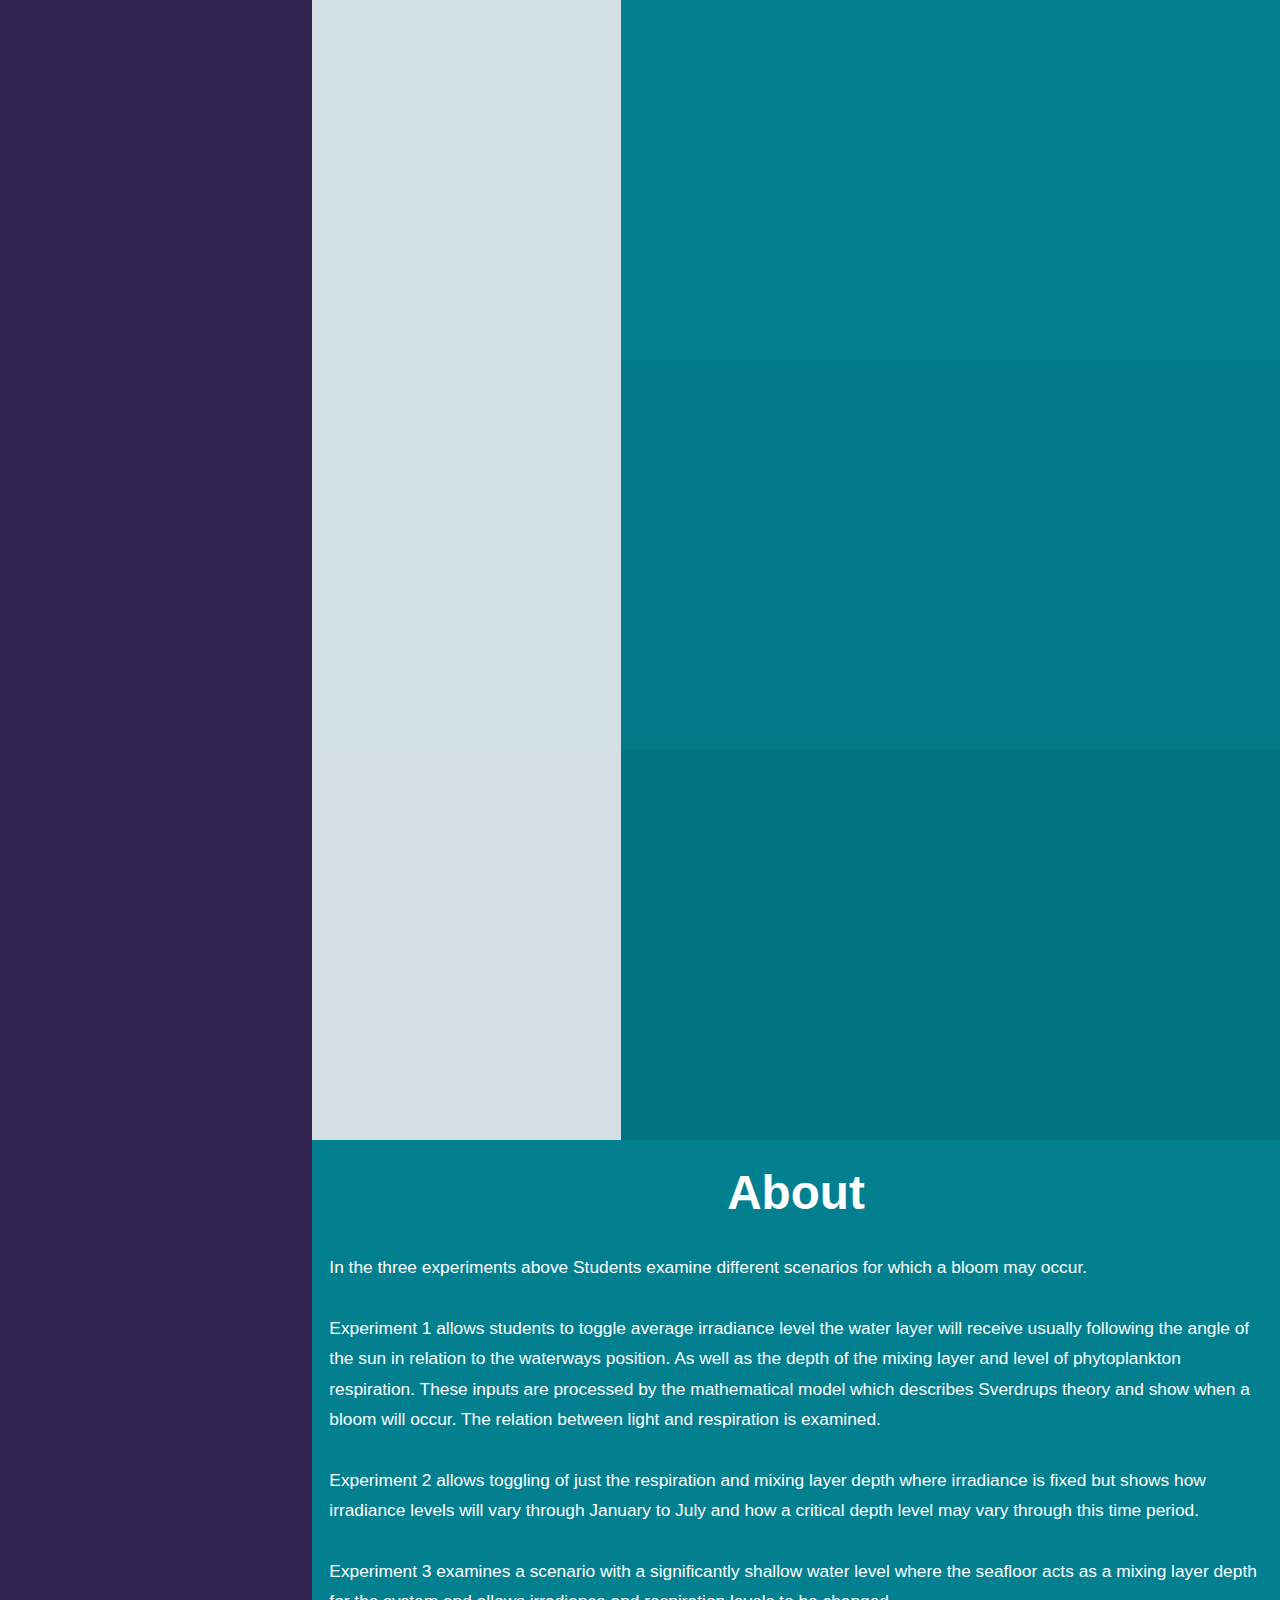
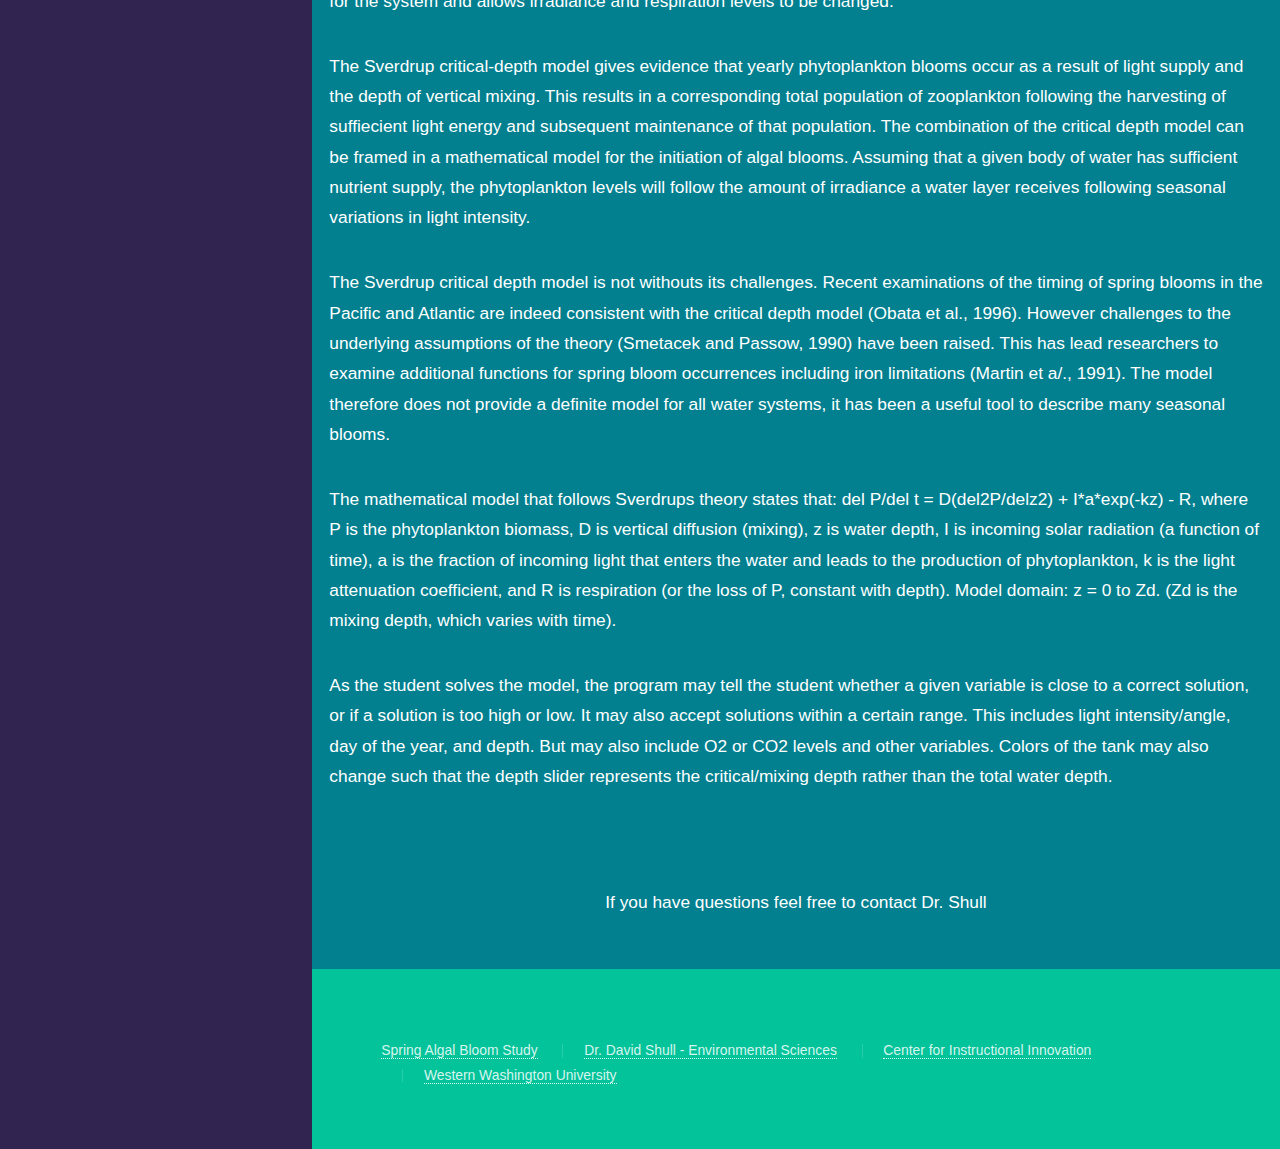
==== commit 2b0ee404: "11/30 completed functionality" ====
--- a/index.html
+++ b/index.html
@@ -6,6 +6,7 @@
 		<meta charset="utf-8" />
 		<meta name="viewport" content="width=device-width, initial-scale=1, user-scalable=no" />
 		<link rel="stylesheet" href="assets/css/main.css" />
+		<link rel="shortcut icon" type="image/x-icon" href="images/seaweed.png"/>
 		<noscript><link rel="stylesheet" href="assets/css/noscript.css" /></noscript>
 	</head>
 	<body class="is-preload">
@@ -13,11 +14,15 @@
 		<!-- Sidebar -->
 			<section id="sidebar">
 				<div class="inner">
+					<img src="images/correctBoatEdited.png" class="padding" alt="boat" heigh="300" width="300" >
+					<br>
 					<nav>
 						<ul>
 							<li><a href="#intro">Instructions</a></li>
 							<li><a href="#one">Experiments</a></li>
-
+							<li><a href="#two">About</a></li>
+							<!-- Include the contact page to add email to Dr. Shull functionality -->
+							<!--<li><a href="contact.html">Contact</a></li>-->
 						</ul>
 					</nav>
 				</div>
@@ -29,25 +34,48 @@
 				<!-- Intro -->
 					<section id="intro" class="wrapper style1 fullscreen fade-up">
 						<div class="inner">
-							<h1>Spring Algea Bloom</h1>
-							<p>Background Reading</p>
 
-							<p>Proin fermentum faucibus ultricies. Pellentesque eu ligula nunc. Morbi risus nibh, interdum id nisl et, molestie lacinia justo. Praesent id ultricies libero. Vestibulum lobortis porttitor purus at varius. Mauris sodales at nunc sed sollicitudin. Sed mollis sapien nec tellus faucibus, id eleifend lacus vestibulum. Nullam eu lectus iaculis, vehicula justo eget, eleifend mauris. Morbi consectetur purus eu malesuada viverra. Sed venenatis libero nec odio ullamcorper, in venenatis velit lobortis. Ut vulputate justo accumsan laoreet molestie. Aliquam varius ullamcorper cursus. Duis sit amet nisl ligula. Vestibulum convallis scelerisque felis et varius.<p>
-							<a href="https://aslopubs.onlinelibrary.wiley.com/doi/pdf/10.4319/lo.1990.35.1.0228">Spring bloom inititation and Sverdrup’s critical-depth model - Limnol.</a>
+					<h1>Spring Algal Blooms</h1>
+
+
+							<h2>Examining phytoplankton blooms using Sverdrup's Critical Depth Model</h2>
+							<br>
+							<h2>Introduction</h2>
+							<!--
+							 -add footer/header to home,  experiments(no footer here rn(no color for footer in 3rd experiment)), and contact page.
+								  -center all buttons on page.
+								  -set up contact page.
+								  -indent text maybe?
+							-->
+							<p>The spring phytoplankton bloom is a rapid and remarkable increase in the concentration of phytoplankton that typically occurs in early spring. It is often observed in the North Atlantic, in sub-polar waters, and in temperate coastal marine waters. Understanding the timing of the spring bloom and the processes that generate this phenomenon was a major problem addressed in biological oceanography. The classic explanation for the spring bloom is Sverdrup’s (1953) critical depth concept. Despite later critiques of this concept, it remains an important theory in biological oceanography. And, because Sverdrup’s explanation integrates concepts from physical and biological oceanography, it is a great exam question in oceanography courses.</p>
+
+							<p>One way to define the critical depth is the depth is the depth above which depth-integrated daily gross photosynthesis equals the depth-integrated respiration, where respiration includes biomass removal by phytoplankton respiration and by grazers. Sverdrup (1953) argued that when the critical depth becomes deeper than the depth of the surface mixed layer, the daily average rate of organic-matter production will exceed its rate of destruction and a phytoplankton bloom will occur. When the critical depth is shallower than the mixed-later depth, no bloom can occur. In spring, as light availability increases, the critical depth deepens. The timing of the spring bloom, therefore, depends upon light intensity, the rate of loss of phytoplankton (respiration), and the depth of the surface mixed layer.</p>
+
+							<p>The following three experiments enable you to explore how light, mixing, and respiration interact to generate a spring phytoplankton bloom. In the first experiment, you can manipulate the intensity of sunlight, the respiration rate, and the mixed layer depth and identify conditions under which a phytoplankton bloom can occur. In the second experiment, light intensity is set by measurements of light intensity measured in Bellingham Bay, WA. You can manipulate the depth of mixing and respiration. The third experiment takes place in shallow water where water depth sets the mixed-layer depth. You can manipulate light and respiration to observe the conditions that lead to a phytoplankton bloom in shallow water.</p>
+
+
+							<!--center the pdf here and the buttons below (also the button at the contact button at bottom of the page)-->
+
+							<a href="https://aslopubs.onlinelibrary.wiley.com/doi/pdf/10.4319/lo.1990.35.1.0228">Spring bloom inititation and Sverdrup’s critical-depth model PDF - Limnol.</a>
+
+							<br>
+							<br>
 							<ul class="actions">
 								<li><a href="#one" class="button scrolly">Select an Experiment</a></li>
+								<li><a href="#two" class="button scrolly">Learn More</a></li>
 							</ul>
+
 						</div>
 					</section>
 
-				<!-- One -->
+
 					<section id="one" class="wrapper style2 spotlights">
 						<section>
-							<a href="#" class="image"><img src="images/pic07.jpg" alt="" data-position="center center" /></a>
+							<a href="#" class="image"><img src="images/1.png" alt="" data-position="center center" /></a>
 							<div class="content">
 								<div class="inner">
-									<h2>Experiment 1</h2>
-									<p>Phasellus convallis elit id ullamcorper pulvinar. Duis aliquam turpis mauris, eu ultricies erat malesuada quis. Aliquam dapibus.</p>
+									<h2>Spring Bloom</h2>
+									<p id="center">Change the light, respiration, and mixing layer depth of a water system to determine the properties for a spring bloom to occur.</p>
 									<ul class="actions">
 										<li><a href="experiment.html" class="button">Begin Experiment</a></li>
 									</ul>
@@ -55,11 +83,11 @@
 							</div>
 						</section>
 						<section>
-							<a href="#" class="image"><img src="images/pic08.jpg" alt="" data-position="top center" /></a>
+							<a href="#" class="image"><img src="images/2.png" alt="" data-position="top center" /></a>
 							<div class="content">
 								<div class="inner">
-									<h2>Experiment 2</h2>
-									<p>Mauris a luctus dolor, at volutpat risus. Fusce gravida dapibus lectus ut maximus. Fusce viverra nisl eget ipsum iaculis, ut fermentum diam euismod.</p>
+									<h2>Spring Bloom Timing</h2>
+									<p id="center">Alter the mixing layer depth and respiration levels to see a coorelation with light and the time of year a bloom may occur.</p>
 									<ul class="actions">
 										<li><a href="experiment2.html" class="button">Begin Experiment</a></li>
 									</ul>
@@ -68,11 +96,11 @@
 						</section>
 
 						<section>
-							<a href="#" class="image"><img src="images/pic09.jpg" alt="" data-position="center center" /></a>
+							<a href="#" class="image"><img src="images/3.png" alt="" data-position="center center" /></a>
 							<div class="content">
 								<div class="inner">
-									<h2>Experiement 3</h2>
-									<p>Pellentesque suscipit aliquam lectus quis congue. Aliquam pharetra feugiat metus, vitae vehicula libero commodo sed. Pellentesque vitae lacus consectetur, viverra quam quis, egestas eros.</p>
+									<h2>Spring Bloom In Shallow Water</h2>
+									<p id="center">Discover the critical depth of a shallow water system where the seafloor acts as the mixed layer depth.</p>
 									<ul class="actions">
 										<li><a href="experiment3.html" class="button">Begin Experiment</a></li>
 									</ul>
@@ -83,17 +111,65 @@
 
 
 
+					<!-- Two -->
+					<section id="two" class="wrapper style2 fullscreen fade-up">
+						<div class="content" style="padding: 1em">
+							<h1>About</h1>
+							<div class="inner">
 
+							<p>In the three experiments above Students examine different scenarios for which a bloom may occur.
+
+								<br><br>
+
+								Experiment 1 allows students to toggle average irradiance level the water layer will receive usually following the angle of the sun in relation to the waterways position. As well as the depth of the mixing layer and level of phytoplankton respiration. These inputs are processed by the mathematical model which describes Sverdrups theory and show when a bloom will occur. The relation between light and respiration is examined.
+
+								<br><br>
+
+								Experiment 2 allows toggling of just the respiration and mixing layer depth where irradiance is fixed but shows how irradiance levels will vary through January to July and how a critical depth level may vary through this time period.
+
+								<br><br>
+
+								Experiment 3 examines a scenario with a significantly shallow water level where the seafloor acts as a mixing layer depth for the system and allows irradiance and respiration levels to be changed.
+
+							</p>
+
+							<p>The Sverdrup critical-depth model gives evidence that yearly phytoplankton blooms occur as a result of light supply and the depth of vertical mixing. This results in a corresponding total population of zooplankton following the harvesting of suffiecient light energy and subsequent maintenance of that population. The combination of the critical depth model can be framed in a mathematical model for the initiation of algal blooms. Assuming that a given body of water has sufficient nutrient supply, the phytoplankton levels will follow the amount of irradiance a water layer receives following seasonal variations in light intensity.</p>
+
+							<p>The Sverdrup critical depth model is not withouts its challenges. Recent examinations of the timing of spring blooms in the Pacific and Atlantic are indeed consistent with the critical depth model (Obata et al., 1996). However challenges to the underlying assumptions of the theory (Smetacek and Passow, 1990) have been raised. This has lead researchers to examine additional functions for spring bloom occurrences including iron limitations (Martin et a/., 1991). The model therefore does not provide a definite model for all water systems, it has been a useful tool to describe many seasonal blooms.</p>
+
+							<p>The mathematical model that follows Sverdrups theory states that: del P/del t = D(del2P/delz2) + I*a*exp(-kz) - R, where P is the phytoplankton biomass, D is vertical diffusion (mixing), z is water depth, I is incoming solar radiation (a function of time), a is the fraction of incoming light that enters the water and leads to the production of phytoplankton, k is the light attenuation coefficient, and R is respiration (or the loss of P, constant with depth).
+							Model domain: z = 0 to Zd. (Zd is the mixing depth, which varies with time).
+							</p>
+
+							<p>
+							As the student solves the model, the program may tell the student whether a given variable is close to a correct solution, or if a solution is too high or low. It may also accept solutions within a certain range. This includes light intensity/angle, day of the year, and depth. But may also include O2 or CO2 levels and other variables. Colors of the tank may also change such that the depth slider represents the critical/mixing depth rather than the total water depth.</p>
+
+							<br>
+							<br>
+
+							<p id="center" >If you have questions feel free to contact Dr. Shull</p>
+
+							<!-- Include the contact page to add email to Dr. Shull functionality -->
+							<!-- <a href="contact.html" class="button scrolly" >Contact</a> -->
+
+							</div>
+
+						</div>
+
+					</section>
 
 
 			</div>
+
 
 		<!-- Footer -->
 			<footer id="footer" class="wrapper style1-alt">
 				<div class="inner">
 					<ul class="menu">
-						<li>Footer</li>
-						<li>Orci varius natoque penatibus et magnis dis parturient montes, nascetur ridiculus mus. Phasellus molestie dignissim volutpat. Sed viverra in enim eget lacinia. Morbi consectetur justo ut ligula egestas sagittis. Quisque condimentum at purus sit amet dictum. Sed et efficitur augue, sed sollicitudin tortor. Phasellus ut ullamcorper sem. Aenean finibus, sem et dictum semper, arcu nunc efficitur libero, id dapibus lectus turpis a quam. Vivamus venenatis ex et quam ultrices fermentum. Pellentesque quis aliquam sem.</li>
+						<li><a href="index.html">Spring Algal Bloom Study</a></li>
+						<li><a href="https://huxley.wwu.edu/people/shulld">Dr. David Shull - Environmental Sciences</a></li>
+						<li><a href="http://pandora.cii.wwu.edu/cii">Center for Instructional Innovation</a></li>
+						<li><a href="http://www.wwu.edu">Western Washington University</a></li>
 					</ul>
 				</div>
 			</footer>
@@ -104,8 +180,8 @@
 			<script src="assets/js/jquery.scrolly.min.js"></script>
 			<script src="assets/js/browser.min.js"></script>
 			<script src="assets/js/breakpoints.min.js"></script>
-			<script src="assets/js/util.js"></script>
 			<script src="assets/js/main.js"></script>
 
+
 	</body>
-</html>+</html>
--- a/assets/css/main.css
+++ b/assets/css/main.css
@@ -35,6 +35,9 @@
 			ol, ul {
 				list-style: none;
 			}
+			p{
+				color: #ffffff;
+			}
 
 			blockquote, q {
 				quotes: none;
@@ -70,10 +73,15 @@
 				-ms-appearance: none;
 				appearance: none;
 			}
-
+			.padding{
+				padding-right: 20px;
+			}
 
 			/* tank */
-
+ /* MADE FOR text at bottom of index*/
+#center{
+	text-align: center;
+}
 
 
 			/* Slider */
@@ -172,7 +180,7 @@
 
 			}
 
-			@media screen and (max-width: 1280px) {
+			@media screen and (max-width: 1000px) {
 
 				body, input, select, textarea {
 					font-size: 12pt;
@@ -221,6 +229,10 @@
 				font-weight: bold;
 				line-height: 1.5;
 				margin: 0 0 0.5em 0;
+			}
+
+			h1 {
+					text-align: center;
 			}
 
 			h1 a, h2 a, h3 a, h4 a, h5 a, h6 a {
@@ -258,6 +270,8 @@
 
 			h2 {
 				font-size: 1.75em;
+				/*ADDED LINE BELOW*/
+				text-align: center;
 			}
 
 			h3 {
@@ -860,7 +874,7 @@
 
 			}
 
-			@media screen and (max-width: 1280px) {
+			@media screen and (max-width: 1000px) {
 
 				.row {
 					display: flex;
@@ -1862,6 +1876,7 @@
 			}
 
 			/* Button */
+
 
 			input[type="submit"],
 			input[type="reset"],
@@ -3056,7 +3071,7 @@
 				-webkit-transition: opacity 1s ease;
 				-ms-transition: opacity 1s ease;
 				transition: opacity 1s ease;
-				background: rgba(49, 36, 80, 0.9);
+				background: rgb(234, 235, 237, 0.9);
 				content: '';
 				display: block;
 				height: 100%;
@@ -3250,7 +3265,7 @@
 
 			}
 
-			@media screen and (max-width: 1280px) {
+			@media screen and (max-width: 1000px) {
 
 				.wrapper > .inner {
 					width: 100%;
@@ -3314,7 +3329,7 @@
 				height: 100vh;
 			}
 
-			@media screen and (max-width: 1280px) {
+			@media screen and (max-width: 1000px) {
 
 				.wrapper.fullscreen {
 					min-height: calc(100vh - 2.5em);
@@ -3496,7 +3511,7 @@
 				margin-left: 18em;
 			}
 
-			@media screen and (max-width: 1280px) {
+			@media screen and (max-width: 1000px) {
 
 				#sidebar + #wrapper {
 					margin-left: 0;
@@ -3523,7 +3538,7 @@
 				margin-left: 18em;
 			}
 
-			@media screen and (max-width: 1280px) {
+			@media screen and (max-width: 1000px) {
 
 				#sidebar + #wrapper + #footer {
 					margin-left: 0;
@@ -3828,7 +3843,7 @@
 				opacity: 0;
 			}
 
-			@media screen and (max-width: 1280px) {
+			@media screen and (max-width: 1000px) {
 
 				#sidebar {
 					height: 3.5em;
@@ -3883,9 +3898,10 @@
 					padding: 0;
 				}
 
+				/*This was #b74e91*/
 				#sidebar nav a:after {
 					background-image: none;
-					background-color: #b74e91;
+					background-color: #F0FFFF;
 				}
 
 			}
@@ -3928,7 +3944,7 @@
 
 			}
 
-			@media screen and (max-width: 1280px) {
+			@media screen and (max-width: 1000px) {
 
 				#intro {
 					background-attachment: scroll;
@@ -3937,4 +3953,297 @@
 			}
 
 
-
+			/*   BUBBLE STUFF  */
+
+			.container {
+				position: relative;
+				display: flex;
+				align-content: center;
+				justify-content: center;
+				background: {
+					image: linear-gradient(to bottom,  #00c9ff 0%, #92fe9d 100%), url(https://images.unsplash.com/photo-1502726299822-6f583f972e02);
+					blend-mode: multiply;
+					size: cover;
+				}
+				overflow: hidden;
+			}
+
+			.bubbles-container {
+			    position: absolute;
+			    top: 0;
+			    left: 50%;
+			    width: 100%;
+			    max-width: 15rem;
+			    transform: translateX(-50%);
+				opacity: 0.75;
+				overflow: visible;
+			}
+
+			.bubbles {
+				width: 100%;
+				height: auto;
+
+				circle {
+					stroke: white;
+					fill: none;
+				}
+
+				> g > g:nth-of-type(3n) circle {
+					stroke: #87f5fb;
+				}
+
+				> g > g:nth-of-type(4n) circle {
+					stroke: #8be8cb;
+				}
+
+			}
+
+			.bubbles-large {
+				overflow: visible;
+
+				> g {
+					transform: translateY(2048px);
+					opacity: 0;
+					will-change: transform, opacity;
+				}
+
+				g:nth-of-type(1) {
+					animation: up 6.5s infinite;
+
+					g {
+						transform: translateX(350px);
+					}
+
+					circle {
+						animation: wobble 3s infinite ease-in-out;
+					}
+
+				}
+
+				g:nth-of-type(2) {
+					animation: up 5.25s 250ms infinite;
+
+					g {
+						transform: translateX(450px);
+					}
+
+					circle {
+						animation: wobble 3s infinite ease-in-out;
+					}
+
+				}
+
+				g:nth-of-type(3) {
+					animation: up 6s 750ms infinite;
+
+					g {
+						transform: translateX(700px);
+					}
+
+					circle {
+						animation: wobble 3s infinite ease-in-out;
+					}
+
+				}
+
+				g:nth-of-type(4) {
+					animation: up 5.5s 1.5s infinite;
+
+					g {
+						transform: translateX(500px);
+					}
+
+					circle {
+						animation: wobble 3s infinite ease-in-out;
+					}
+
+				}
+
+				g:nth-of-type(5) {
+					animation: up 6.5s 4s infinite;
+
+					g {
+						transform: translateX(675px);
+					}
+
+					circle {
+						animation: wobble 3s infinite ease-in-out;
+					}
+
+				}
+
+			}
+
+			.bubbles-small {
+				overflow: visible;
+
+				> g {
+					transform: translateY(2048px);
+					opacity: 0;
+					will-change: transform, opacity;
+				}
+
+				g circle {
+					transform: scale(0);
+				}
+
+				g:nth-of-type(1) {
+					animation: up 5.25s infinite;
+
+					g {
+						transform: translateX(350px);
+					}
+
+					circle {
+						animation: wobble 3s infinite ease-in-out;
+					}
+
+				}
+
+				g:nth-of-type(2) {
+					animation: up 5.75s infinite;
+
+					g {
+						transform: translateX(750px);
+					}
+
+					circle {
+						animation: wobble 3s infinite ease-in-out;
+					}
+
+				}
+
+				g:nth-of-type(3) {
+					animation: up 5.25s 250ms infinite;
+
+					g {
+						transform: translateX(350px);
+					}
+
+					circle {
+						animation: wobble 3s 250ms infinite ease-in-out;
+					}
+
+				}
+
+				g:nth-of-type(4) {
+					animation: up 5.75s 325ms infinite;
+
+					g {
+						transform: translateX(180px);
+					}
+
+					circle {
+						animation: wobble 3s 325ms infinite ease-in-out;
+					}
+
+				}
+
+				g:nth-of-type(5) {
+					animation: up 6s 125ms infinite;
+
+					g {
+						transform: translateX(350px);
+					}
+
+					circle {
+						animation: wobble 3s 250ms infinite ease-in-out;
+					}
+
+				}
+
+				g:nth-of-type(6) {
+					animation: up 5.13s 250ms infinite;
+
+					g {
+						transform: translateX(650px);
+					}
+
+					circle {
+						animation: wobble 3s 125ms infinite ease-in-out;
+					}
+
+				}
+
+				g:nth-of-type(7) {
+					animation: up 6.25s 350ms infinite;
+
+					g {
+						transform: translateX(480px);
+					}
+
+					circle {
+						animation: wobble 3s 325ms infinite ease-in-out;
+					}
+
+				}
+
+				g:nth-of-type(8) {
+					animation: up 7s 200ms infinite;
+
+					g {
+						transform: translateX(330px);
+					}
+
+					circle {
+						animation: wobble 3s 325ms infinite ease-in-out;
+					}
+
+				}
+
+				g:nth-of-type(9) {
+					animation: up 6.25s 233ms infinite;
+
+					g {
+						transform: translateX(230px);
+					}
+
+					circle {
+						animation: wobble 3s 275ms infinite ease-in-out;
+					}
+
+				}
+
+				g:nth-of-type(10) {
+					animation: up 6s 900ms infinite;
+
+					g {
+						transform: translateX(730px);
+					}
+
+					circle {
+						animation: wobble 2s 905ms infinite ease-in-out;
+					}
+
+				}
+
+			}
+
+			@keyframes wobble {
+
+				33% {
+					transform: translateX(-50px);
+				}
+
+				66% {
+					transform: translateX(50px);
+				}
+
+			}
+
+			@keyframes up {
+
+				0% {
+					opacity: 0;
+				}
+
+				10%, 90% {
+					opacity: 1;
+				}
+
+				100% {
+					opacity: 0;
+					transform: translateY(-1024px);
+				}
+
+			}
